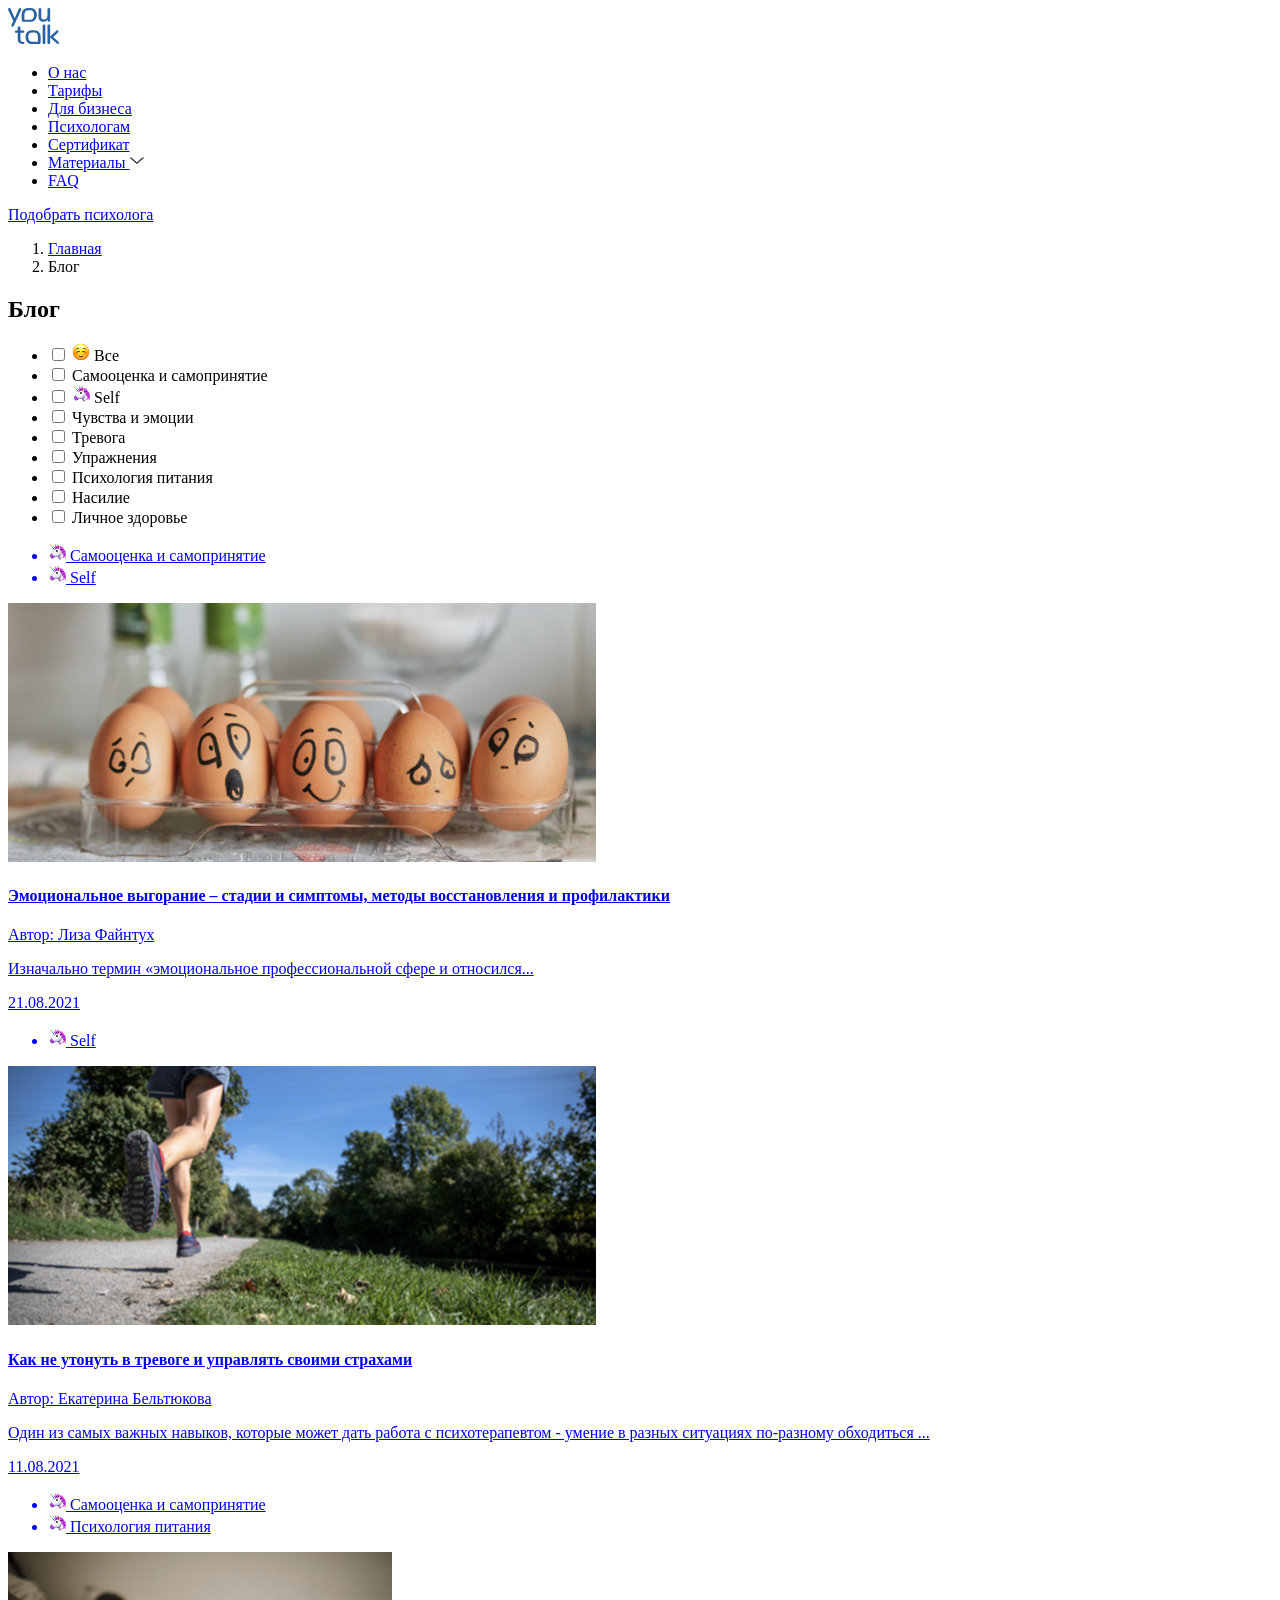
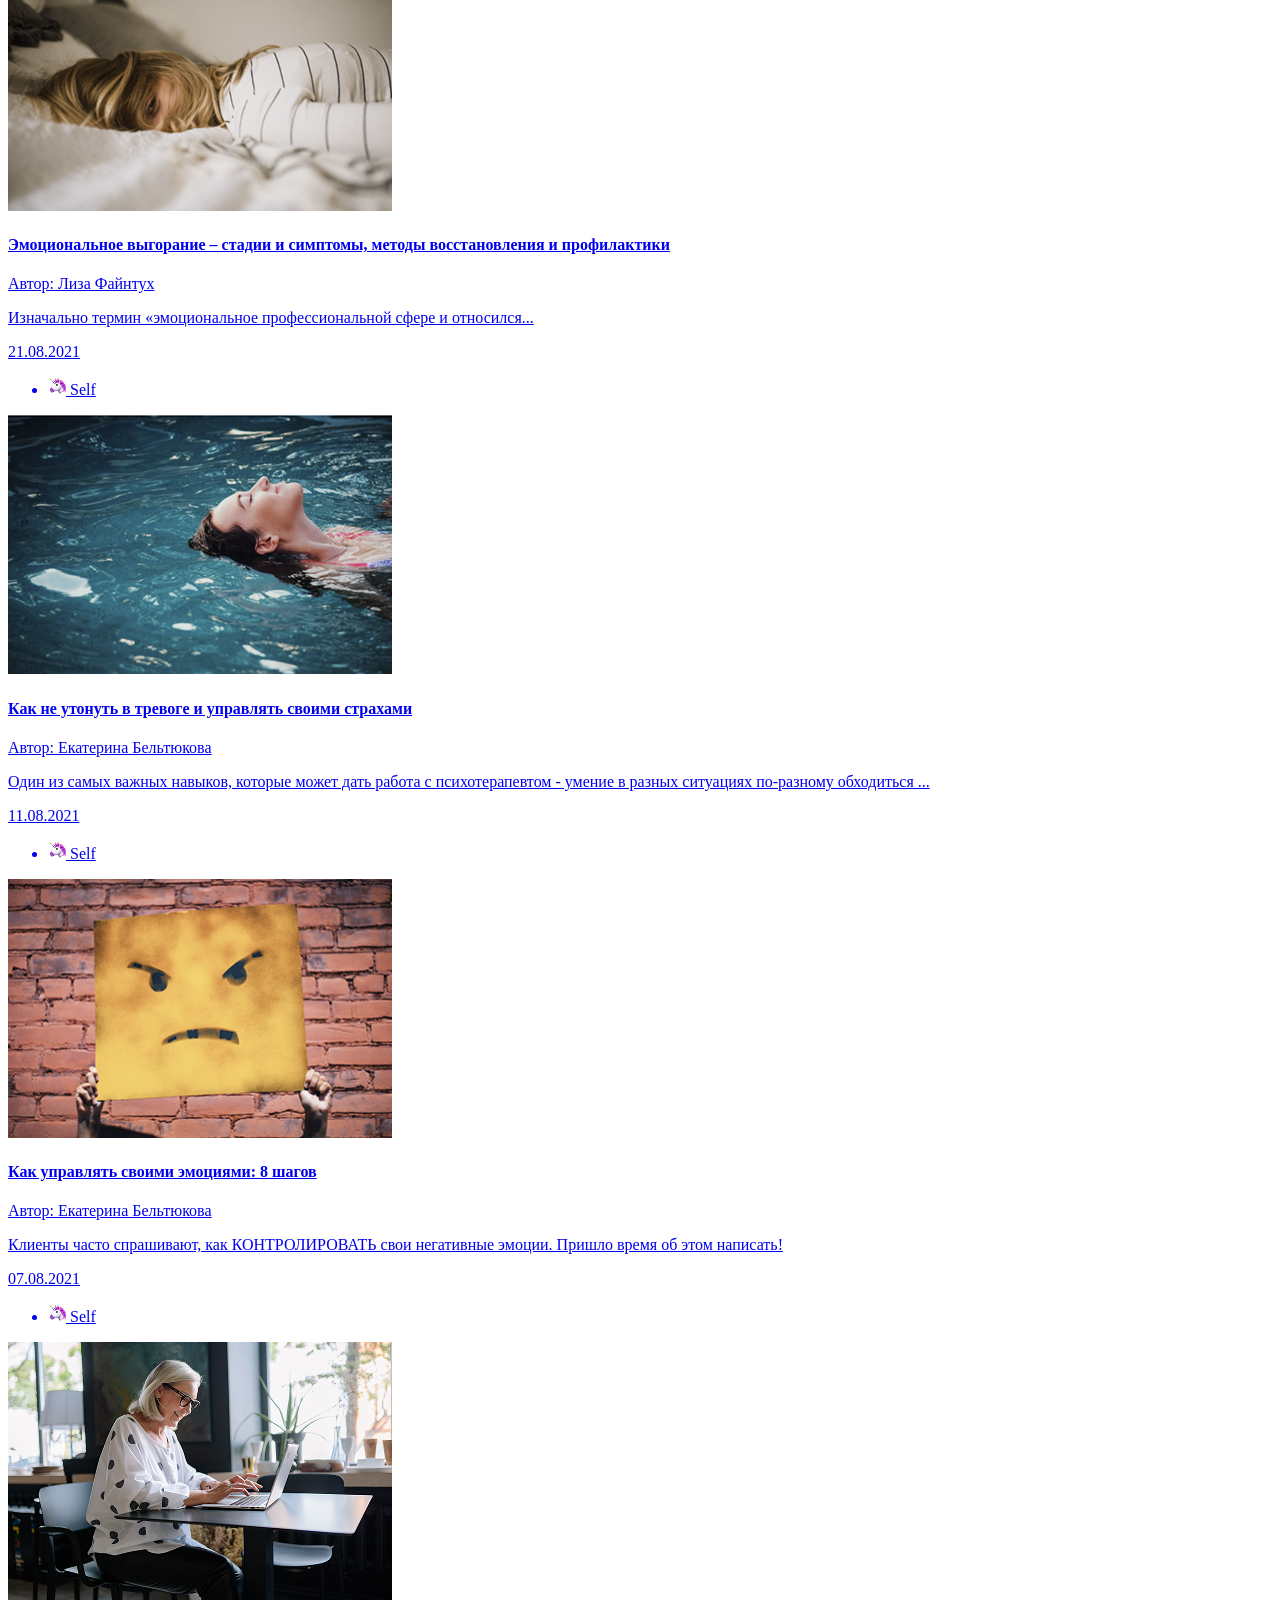
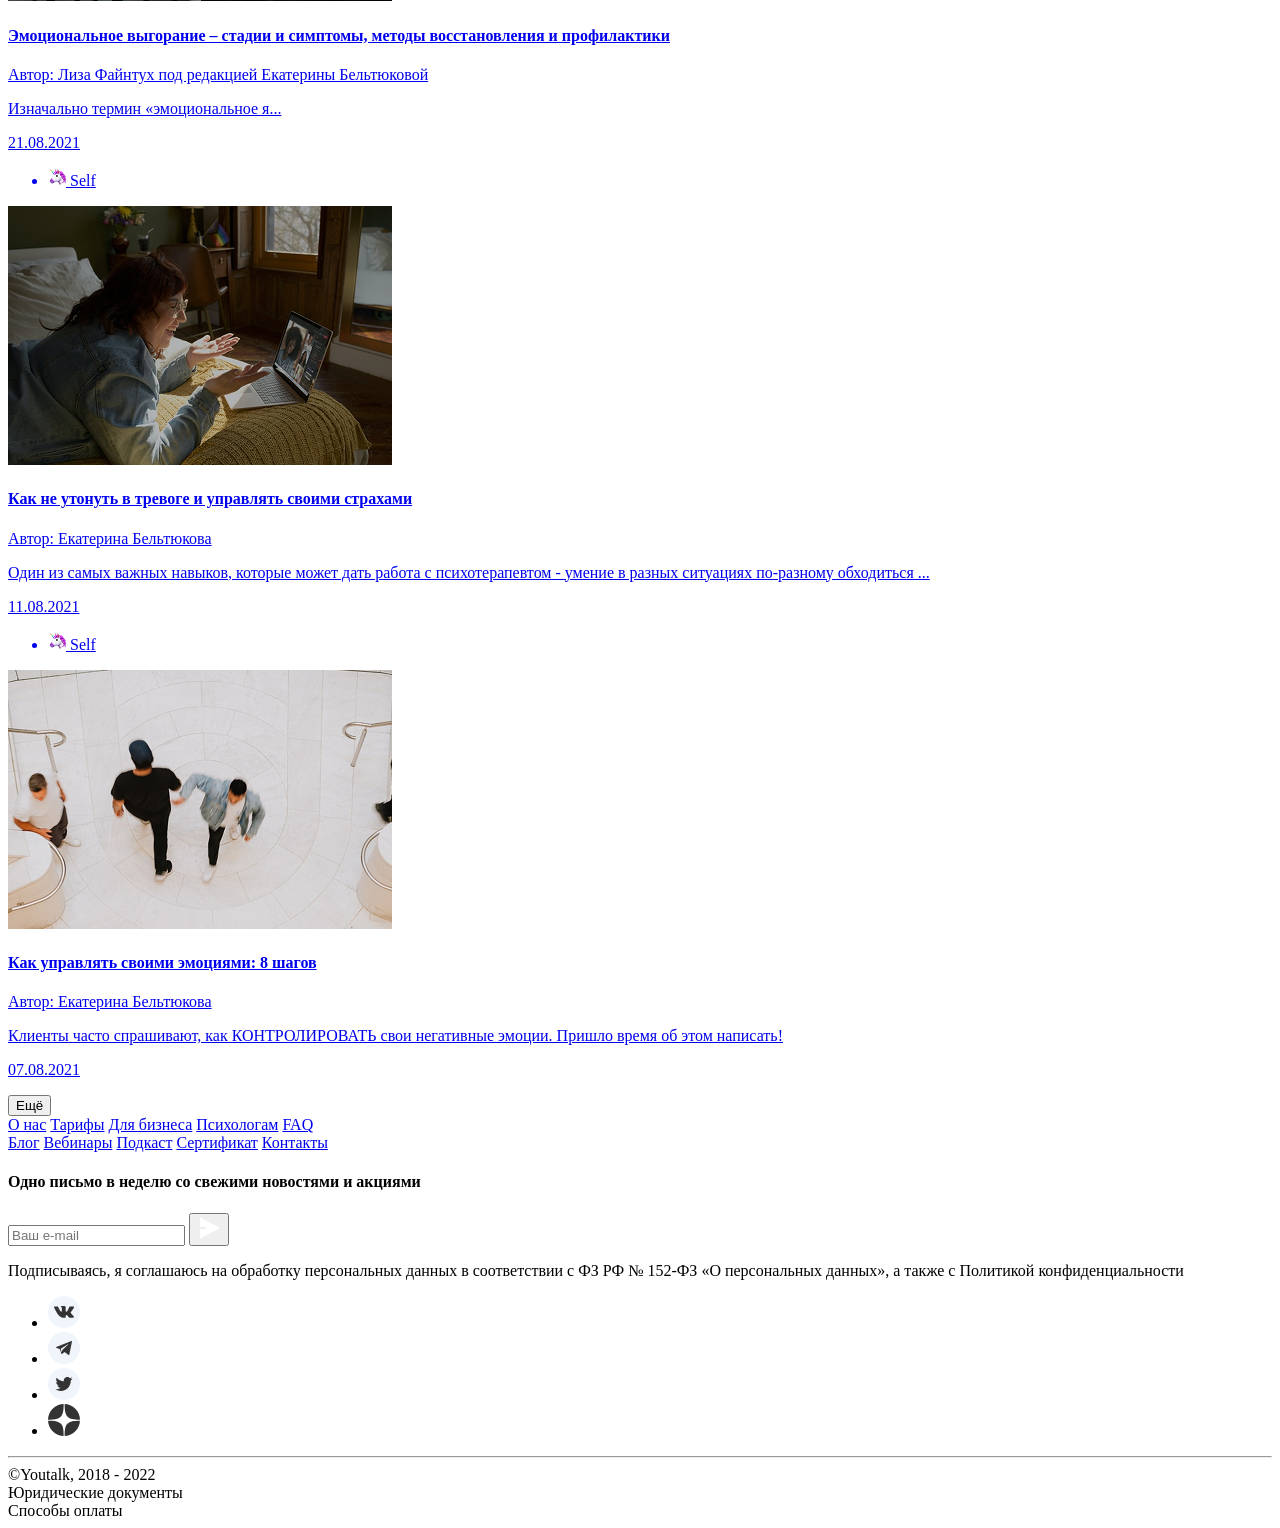
==== index.html @ b25ef8d6 "add footer" ====
<!DOCTYPE html>
<html lang="en">

<head>
    <meta charset="UTF-8">
    <meta content="width=device-width, initial-scale=1, shrink-to-fit=no" name="viewport">
    <meta content="#000000" name="theme-color">
    <title>Статьи по психологии и психотерапии - читать психологические статьи и публикации.</title>
    <link rel="icon" href="https://youtalk.ru/favicon-32x32.png?v=0e996bcaaea76d15b8c853ca0e115fd6" type="image/png">
    <!-- Favicon address: https://youtalk.ru/favicon-32x32.png?v=0e996bcaaea76d15b8c853ca0e115fd6 -->
</head>

<body style="overflow: unset;">
    <header class="header">
        <div class="header__container container">
            <nav class="header__menu menu">
                <a href="#" class="menu__logo">
                    <img src="images/logo.svg" alt="YouTalk" height="36" width="51">
                </a>
                <ul class="menu__list">
                    <li class="menu__item">
                        <a href="#" class="menu__link">О нас</a>
                    </li>
                    <li class="menu__item">
                        <a href="#" class="menu__link">Тарифы</a>
                    </li>
                    <li class="menu__item">
                        <a href="#" class="menu__link">Для бизнеса</a>
                    </li>
                    <li class="menu__item">
                        <a href="#" class="menu__link">Психологам</a>
                    </li>
                    <li class="menu__item">
                        <a href="#" class="menu__link">Сертификат</a>
                    </li>
                    <li class="menu__item menu__item--has-dropdown">
                        <a href="#" class="menu__link">
                            Материалы
                            <span class="menu__icon">
                                <img src="images/arrow.svg" width="14" height="14" alt="">
                                <!-- mb replace with CSS: 
                                 .menu__item--has-dropdown .menu__link::after {
                                    content: "";
                                    width: 14px;
                                    height: 14px;
                                    background: url("images/arrow.svg") no-repeat center;
                                } -->
                            </span>
                        </a>
                    </li>
                    <li class="menu__item">
                        <a href="#" class="menu__link">FAQ</a>
                    </li>
                </ul>
                <a href="#" class="menu__btn btn">Подобрать психолога</a>
            </nav>
        </div>
    </header>

    <nav class="breadcrumb" aria-label="breadcrumb">
        <div class="breadcrumb__container container">
            <ol class="breadcrumb__list">
                <li class="breadcrumb__item">
                    <a href="/" class="breadcrumb__link">Главная</a>
                </li>
                <li class="breadcrumb__item breadcrumb__item--current">
                    <span class="breadcrumb__text" aria-current="page">Блог</span>
                </li>
            </ol>
        </div>
    </nav>

    <section class="materials">
        <div class="materials__container container">

            <h1 class="materials__title">Блог</h1>

            <form class="materials__filters">
                <ul class="materials__tag-list">

                    <li class="materials__tag-item">
                        <label class="materials__tag">
                            <input class="materials__checkbox" type="checkbox" name="tag-all" value="all">
                            <span class="materials__label">
                                <img src="images/smiling_face_emoji.png" class="materials__icon" alt="">
                                Все
                            </span>
                        </label>
                    </li>

                    <li class="materials__tag-item">
                        <label class="materials__tag">
                            <input class="materials__checkbox" type="checkbox" name="tag-self-esteem"
                                value="self-esteem">
                            <span class="materials__label">Самооценка и самопринятие</span>
                        </label>
                    </li>

                    <li class="materials__tag-item">
                        <label class="materials__tag">
                            <input class="materials__checkbox" type="checkbox" name="tag-self" value="self">
                            <span class="materials__label">
                                <img src="images/unicorn_emoji.png" class="materials__icon" alt="">
                                Self
                            </span>
                        </label>
                    </li>

                    <li class="materials__tag-item">
                        <label class="materials__tag">
                            <input class="materials__checkbox" type="checkbox" name="tag-emotions" value="emotions">
                            <span class="materials__label">Чувства и эмоции</span>
                        </label>
                    </li>

                    <li class="materials__tag-item">
                        <label class="materials__tag">
                            <input class="materials__checkbox" type="checkbox" name="tag-anxiety" value="anxiety">
                            <span class="materials__label">Тревога</span>
                        </label>
                    </li>

                    <li class="materials__tag-item">
                        <label class="materials__tag">
                            <input class="materials__checkbox" type="checkbox" name="tag-exercises" value="exercises">
                            <span class="materials__label">Упражнения</span>
                        </label>
                    </li>

                    <li class="materials__tag-item">
                        <label class="materials__tag">
                            <input class="materials__checkbox" type="checkbox" name="tag-nutrition" value="nutrition">
                            <span class="materials__label">Психология питания</span>
                        </label>
                    </li>

                    <li class="materials__tag-item">
                        <label class="materials__tag">
                            <input class="materials__checkbox" type="checkbox" name="tag-violence" value="violence">
                            <span class="materials__label">Насилие</span>
                        </label>
                    </li>

                    <li class="materials__tag-item">
                        <label class="materials__tag">
                            <input class="materials__checkbox" type="checkbox" name="tag-health" value="health">
                            <span class="materials__label">Личное здоровье</span>
                        </label>
                    </li>

                </ul>
            </form>

            <div class="materials__article-cards">

                <a href="#" class="materials__article-card">

                    <ul class="materials__article-card-tag-list">
                        <li class="materials__article-card-tag-item">
                            <span class="materials__article-card-tag">
                                <img src="images/unicorn_emoji.png" class="materials__article-card-tag-icon" alt="">
                                Самооценка и самопринятие
                            </span>
                        </li>
                        <li class="materials__article-card-tag-item">
                            <span class="materials__article-card-tag">
                                <img src="images/unicorn_emoji.png" class="materials__article-card-tag-icon" alt="">
                                Self
                            </span>
                        </li>
                    </ul>

                    <div class="materials__article-card-image">
                        <img src="images/eggs.png">
                    </div>


                    <div class="materials__article-card-content">
                        <h4 class="materials__article-card-title">Эмоциональное выгорание – стадии и симптомы, методы
                            восстановления и профилактики</h4>
                        <p data-attr="author" class="materials__article-card-author">Автор: Лиза Файнтух</p>
                        <p class="materials__article-card-text">Изначально термин «эмоциональное профессиональной сфере
                            и
                            относился...</p>
                        <p class="materials__article-card-date">21.08.2021</p>
                    </div>
                </a>

                <a href="#" class="materials__article-card">

                    <ul class="materials__article-card-tag-list">
                        <li class="materials__article-card-tag-item">
                            <span class="materials__article-card-tag">
                                <img src="images/unicorn_emoji.png" class="materials__article-card-tag-icon" alt="">
                                Self
                            </span>
                        </li>
                    </ul>

                    <div class="materials__article-card-image">
                        <img src="images/runner.png">
                    </div>


                    <div class="materials__article-card-content">
                        <h4 class="materials__article-card-title">Как не утонуть в тревоге и управлять своими страхами
                        </h4>
                        <p data-attr="author" class="materials__article-card-author">Автор: Екатерина Бельтюкова</p>
                        <p class="materials__article-card-text">Один из самых важных навыков, которые может дать работа
                            с
                            психотерапевтом - умение в разных ситуациях по-разному обходиться ...</p>
                        <p class="materials__article-card-date">11.08.2021</p>
                    </div>
                </a>

                <a href="#" class="materials__article-card">

                    <ul class="materials__article-card-tag-list">
                        <li class="materials__article-card-tag-item">
                            <span class="materials__article-card-tag">
                                <img src="images/unicorn_emoji.png" class="materials__article-card-tag-icon" alt="">
                                Самооценка и самопринятие
                            </span>
                        </li>
                        <li class="materials__article-card-tag-item">
                            <span class="materials__article-card-tag">
                                <img src="images/unicorn_emoji.png" class="materials__article-card-tag-icon" alt="">
                                Психология питания
                            </span>
                        </li>
                    </ul>

                    <div class="materials__article-card-image">
                        <img src="images/sleeping.png">
                    </div>


                    <div class="materials__article-card-content">
                        <h4 class="materials__article-card-title">Эмоциональное выгорание – стадии и симптомы, методы
                            восстановления и профилактики</h4>
                        <p data-attr="author" class="materials__article-card-author">Автор: Лиза Файнтух</p>
                        <p class="materials__article-card-text">Изначально термин «эмоциональное профессиональной сфере
                            и
                            относился...</p>
                        <p class="materials__article-card-date">21.08.2021</p>
                    </div>
                </a>

                <a href="#" class="materials__article-card">

                    <ul class="materials__article-card-tag-list">
                        <li class="materials__article-card-tag-item">
                            <span class="materials__article-card-tag">
                                <img src="images/unicorn_emoji.png" class="materials__article-card-tag-icon" alt="">
                                Self
                            </span>
                        </li>
                    </ul>

                    <div class="materials__article-card-image">
                        <img src="images/swimmer.png">
                    </div>


                    <div class="materials__article-card-content">
                        <h4 class="materials__article-card-title">Как не утонуть в тревоге и управлять своими страхами
                        </h4>
                        <p data-attr="author" class="materials__article-card-author">Автор: Екатерина Бельтюкова</p>
                        <p class="materials__article-card-text">Один из самых важных навыков, которые может дать работа
                            с
                            психотерапевтом - умение в разных ситуациях по-разному обходиться ...</p>
                        <p class="materials__article-card-date">11.08.2021</p>
                    </div>
                </a>

                <a href="#" class="materials__article-card">

                    <ul class="materials__article-card-tag-list">
                        <li class="materials__article-card-tag-item">
                            <span class="materials__article-card-tag">
                                <img src="images/unicorn_emoji.png" class="materials__article-card-tag-icon" alt="">
                                Self
                            </span>
                        </li>
                    </ul>

                    <div class="materials__article-card-image">
                        <img src="images/angry.png">
                    </div>


                    <div class="materials__article-card-content">
                        <h4 class="materials__article-card-title">Как управлять своими эмоциями: 8 шагов</h4>
                        <p data-attr="author" class="materials__article-card-author">Автор: Екатерина Бельтюкова</p>
                        <p class="materials__article-card-text">Клиенты часто спрашивают, как КОНТРОЛИРОВАТЬ свои
                            негативные
                            эмоции. Пришло время об этом написать!</p>
                        <p class="materials__article-card-date">07.08.2021</p>
                    </div>
                </a>

                <a href="#" class="materials__article-card">

                    <ul class="materials__article-card-tag-list">
                        <li class="materials__article-card-tag-item">
                            <span class="materials__article-card-tag">
                                <img src="images/unicorn_emoji.png" class="materials__article-card-tag-icon" alt="">
                                Self
                            </span>
                        </li>
                    </ul>

                    <div class="materials__article-card-image">
                        <img src="images/grandma.png">
                    </div>


                    <div class="materials__article-card-content">
                        <h4 class="materials__article-card-title">Эмоциональное выгорание – стадии и симптомы, методы
                            восстановления и профилактики</h4>
                        <p data-attr="author" class="materials__article-card-author">Автор: Лиза Файнтух под редакцией
                            Екатерины
                            Бельтюковой</p>
                        <p class="materials__article-card-text">Изначально термин «эмоциональное я...</p>
                        <p class="materials__article-card-date">21.08.2021</p>
                    </div>
                </a>

                <a href="#" class="materials__article-card">

                    <ul class="materials__article-card-tag-list">
                        <li class="materials__article-card-tag-item">
                            <span class="materials__article-card-tag">
                                <img src="images/unicorn_emoji.png" class="materials__article-card-tag-icon" alt="">
                                Self
                            </span>
                        </li>
                    </ul>

                    <div class="materials__article-card-image">
                        <img src="images/laughing.png">
                    </div>


                    <div class="materials__article-card-content">
                        <h4 class="materials__article-card-title">Как не утонуть в тревоге и управлять своими страхами
                        </h4>
                        <p data-attr="author" class="materials__article-card-author">Автор: Екатерина Бельтюкова</p>
                        <p class="materials__article-card-text">Один из самых важных навыков, которые может дать работа
                            с
                            психотерапевтом - умение в разных ситуациях по-разному обходиться ...</p>
                        <p class="materials__article-card-date">11.08.2021</p>
                    </div>
                </a>

                <a href="#" class="materials__article-card">

                    <ul class="materials__article-card-tag-list">
                        <li class="materials__article-card-tag-item">
                            <span class="materials__article-card-tag">
                                <img src="images/unicorn_emoji.png" class="materials__article-card-tag-icon" alt="">
                                Self
                            </span>
                        </li>
                    </ul>

                    <div class="materials__article-card-image">
                        <img src="images/men.png">
                    </div>


                    <div class="materials__article-card-content">
                        <h4 class="materials__article-card-title">Как управлять своими эмоциями: 8 шагов</h4>
                        <p data-attr="author" class="materials__article-card-author">Автор: Екатерина Бельтюкова</p>
                        <p class="materials__article-card-text">Клиенты часто спрашивают, как КОНТРОЛИРОВАТЬ свои
                            негативные
                            эмоции. Пришло время об этом написать!</p>
                        <p class="materials__article-card-date">07.08.2021</p>
                    </div>
                </a>

            </div>

            <div class="materials__actions">
                <button class="materials__load-more">Ещё</button>
            </div>

        </div>
    </section>

    <footer class="footer">
        <div class="footer__container container">
            <div class="footer__grid">
                <div class="footer__nav-links-flex">
                    <div class="footer__nav-col">
                        <a href="#" class="footer_nav-link">О нас</a>
                        <a href="#" class="footer_nav-link">Тарифы</a>
                        <a href="#" class="footer_nav-link">Для бизнеса</a>
                        <a href="#" class="footer_nav-link">Психологам</a>
                        <a href="#" class="footer_nav-link">FAQ</a>
                    </div>
                    <div class="footer__nav-col">
                        <a href="#" class="footer_nav-link">Блог</a>
                        <a href="#" class="footer_nav-link">Вебинары</a>
                        <a href="#" class="footer_nav-link">Подкаст</a>
                        <a href="#" class="footer_nav-link">Сертификат</a>
                        <a href="#" class="footer_nav-link">Контакты</a>
                    </div>
                </div>
                <div class="footer__subscribe-form">
                    <h4 class="footer__subscribe-description">Одно письмо в неделю со свежими новостями и акциями</h4>
                    <form class="footer__subscribe-field">
                        <div class="footer__subscribe-field-input">
                            <input type="email" name="email" class="footer__subscribe-input" placeholder="Ваш e-mail">
                            <button class="footer__subscribe-btn">
                                <img src="images/envelope.svg" alt="" class="footer__subscribe-btn-logo">
                            </button>
                        </div>
                    </form>
                    <p class="footer__subscribe-disclaimer">
                        Подписываясь, я соглашаюсь на обработку персональных данных в соответствии с ФЗ РФ № 152-ФЗ «О
                        персональных данных», а также с Политикой конфиденциальности
                    </p>
                </div>
                <div class="footer__socials">
                    <a href="https://sk.ru" class="footer__socials-sk-link">
                        <div class="footer__socials-sk-img">
                            <!-- SK svg to the background via CSS -->
                        </div>
                    </a>
                    <ul class="footer__socials-list">
                        <li class="footer__socials-item">
                            <a href="#" class="footer__socials-link">
                                <img src="images/vk.svg" alt="VK">
                            </a>
                        </li>
                        <li class="footer__socials-item">
                            <a href="#" class="footer__socials-link">
                                <img src="images/tg.svg" alt="Telegram">
                            </a>
                        </li>
                        <li class="footer__socials-item">
                            <a href="#" class="footer__socials-link">
                                <img src="images/twitter.svg" alt="Twitter">
                            </a>
                        </li>
                        <li class="footer__socials-item">
                            <a href="#" class="footer__socials-link">
                                <img src="images/dzen.svg" alt="Dzen">
                            </a>
                        </li>
                    </ul>

                </div>
            </div>
            <hr class="footer__line">
            <div class="footer__underline">
                <div class="footer__underline-copyright">
                    <span>©Youtalk, 2018 - 2022</span>
                </div>
                <div class="footer__underline-juristic-documents">
                    <span>Юридические документы</span>
                </div>
                <div class="footer__underline-payment-methods">
                    <span>Способы оплаты</span>
                </div>
            </div>
        </div>
    </footer>

</body>

</html>
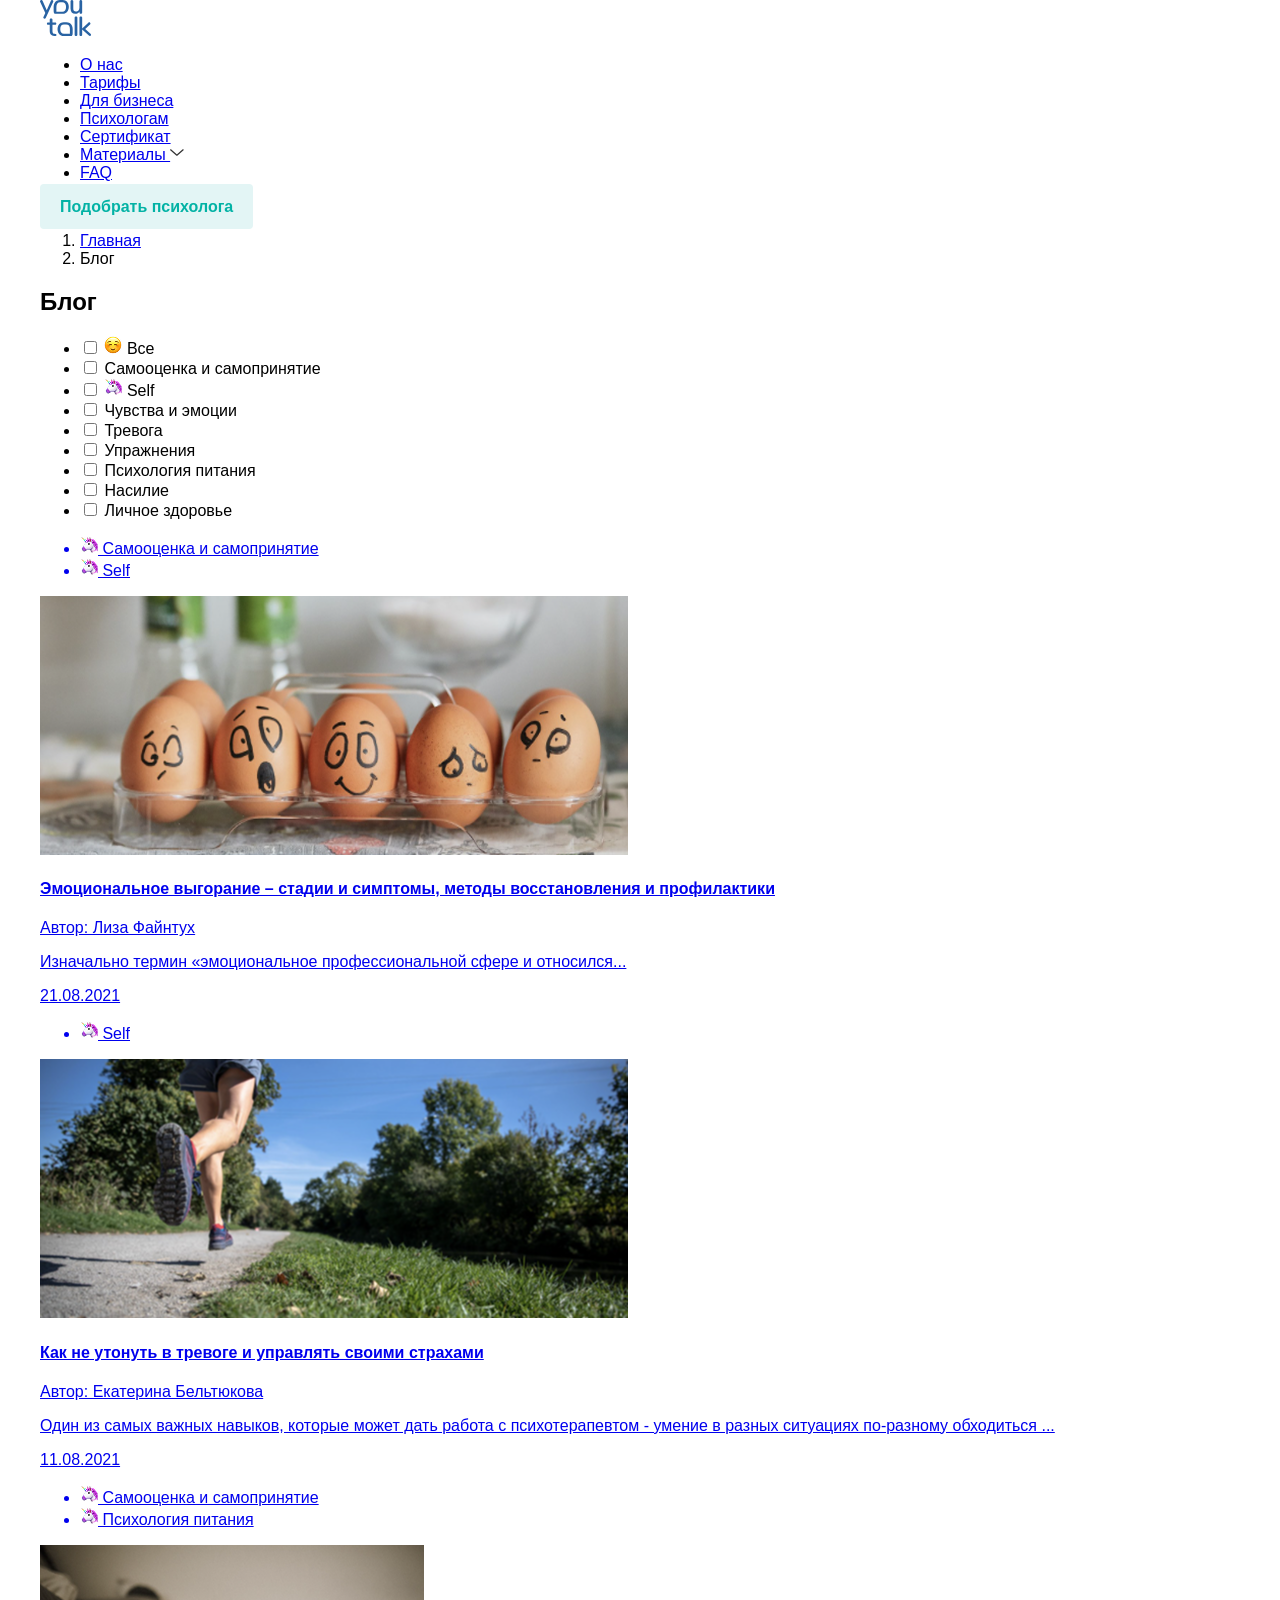
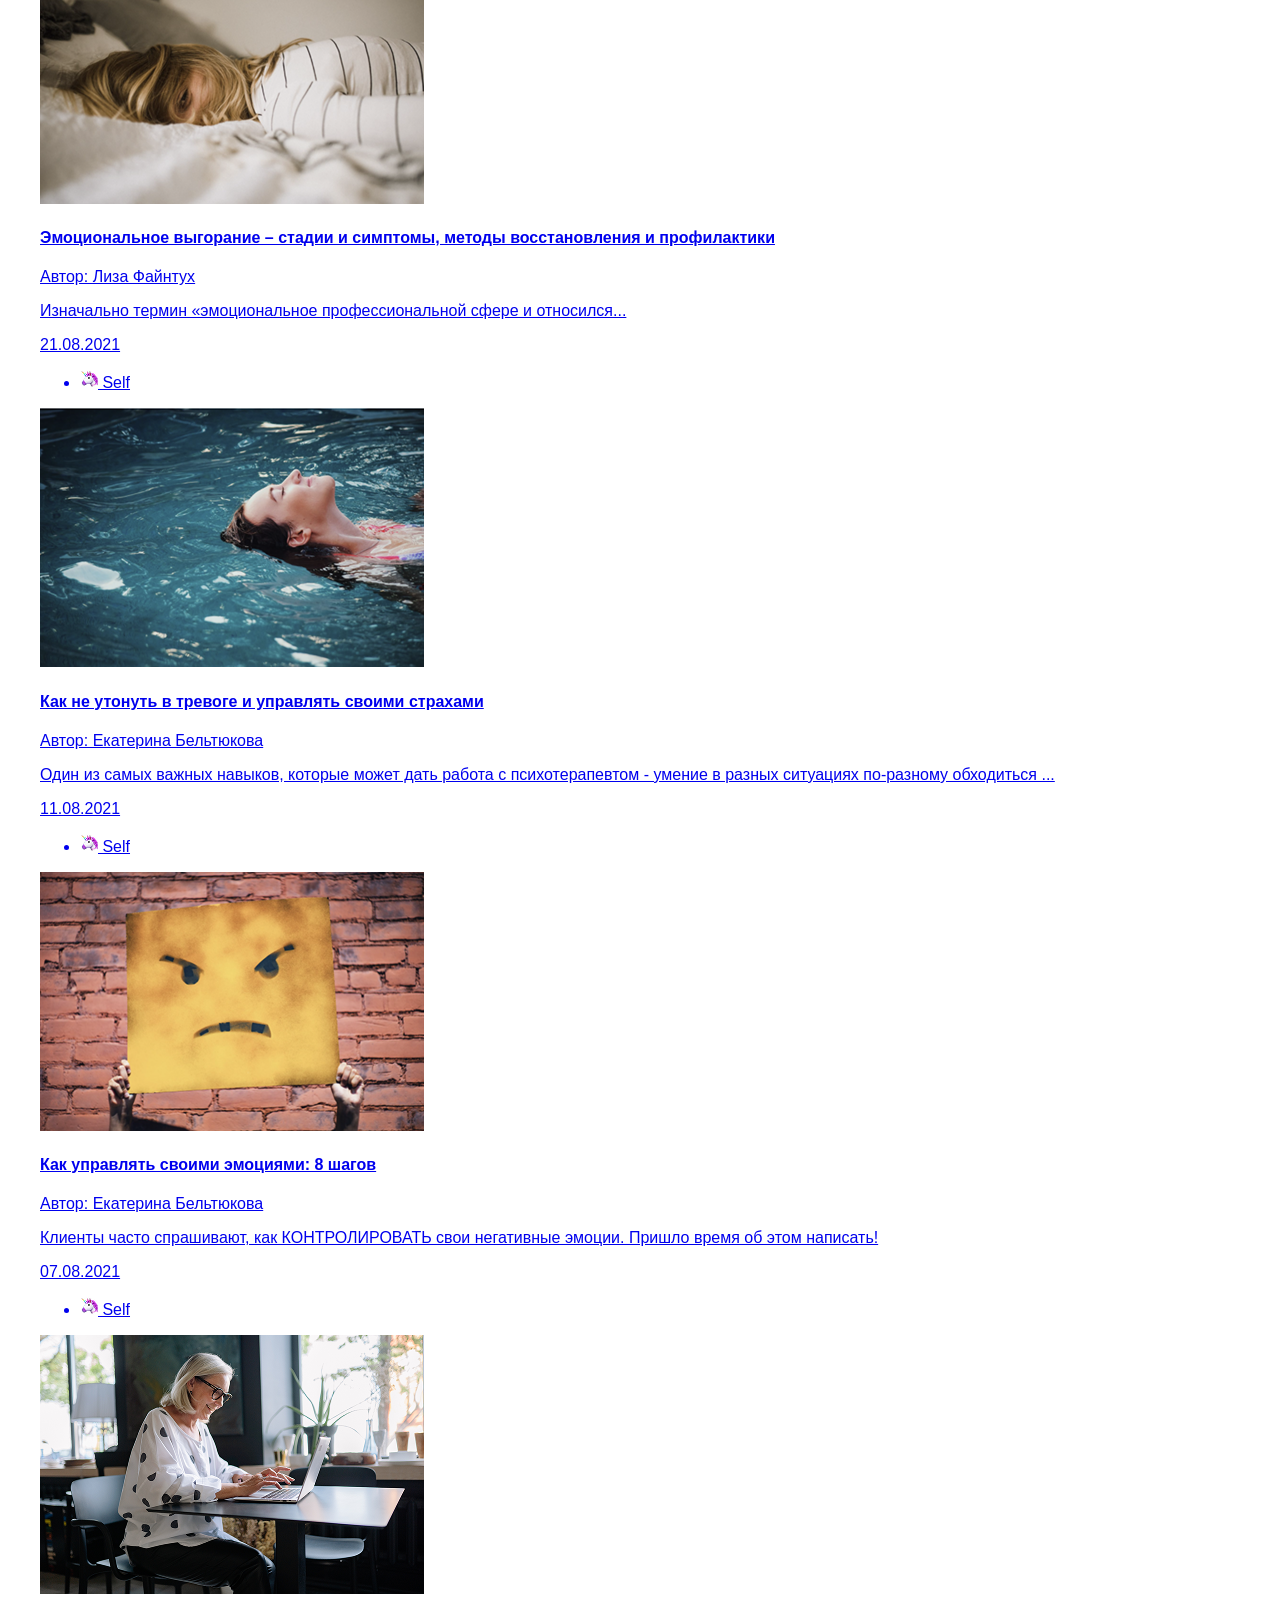
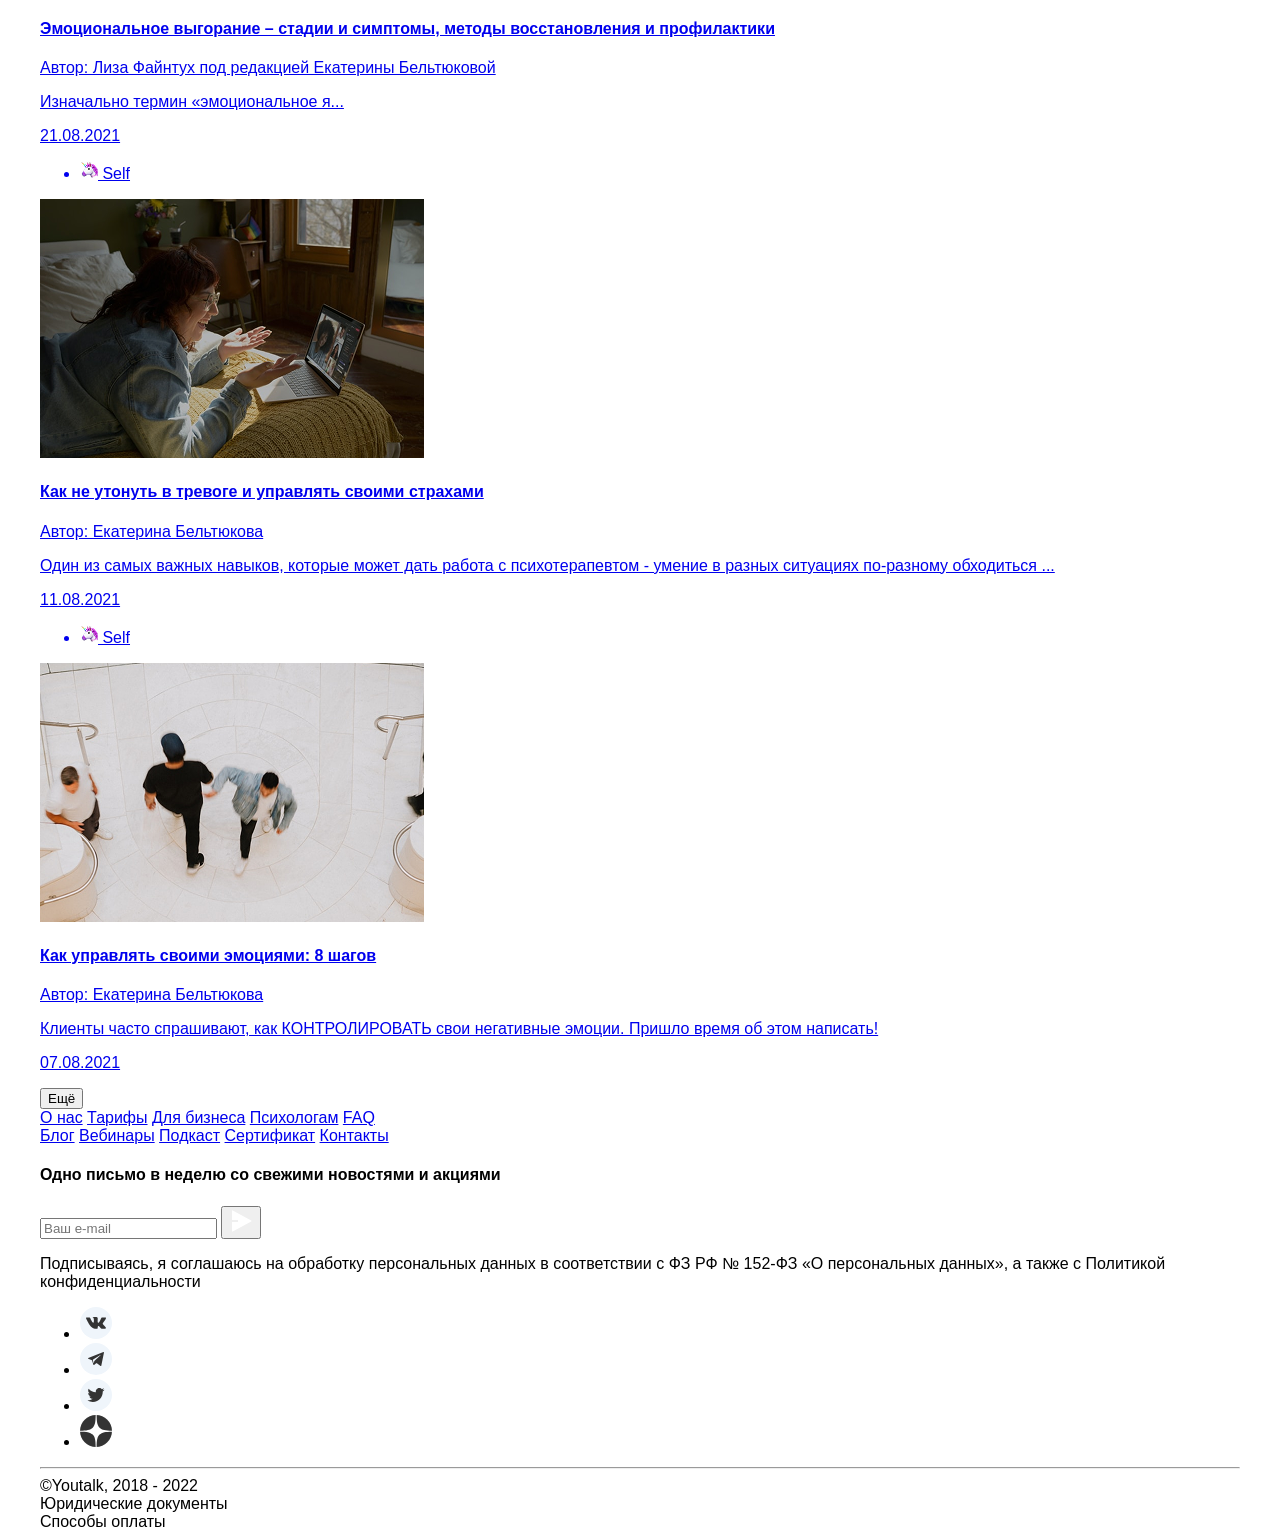
==== commit fbc60da4: "add styles for container and menu button" ====
--- a/index.html
+++ b/index.html
@@ -8,6 +8,7 @@
     <title>Статьи по психологии и психотерапии - читать психологические статьи и публикации.</title>
     <link rel="icon" href="https://youtalk.ru/favicon-32x32.png?v=0e996bcaaea76d15b8c853ca0e115fd6" type="image/png">
     <!-- Favicon address: https://youtalk.ru/favicon-32x32.png?v=0e996bcaaea76d15b8c853ca0e115fd6 -->
+     <link rel="stylesheet" href="styles.css">
 </head>
 
 <body style="overflow: unset;">
@@ -17,6 +18,7 @@
                 <a href="#" class="menu__logo">
                     <img src="images/logo.svg" alt="YouTalk" height="36" width="51">
                 </a>
+                <!-- TODO: fix BEM class naming! -->
                 <ul class="menu__list">
                     <li class="menu__item">
                         <a href="#" class="menu__link">О нас</a>
@@ -393,6 +395,7 @@
             <div class="footer__grid">
                 <div class="footer__nav-links-flex">
                     <div class="footer__nav-col">
+                        <!-- TODO: ul? -->
                         <a href="#" class="footer_nav-link">О нас</a>
                         <a href="#" class="footer_nav-link">Тарифы</a>
                         <a href="#" class="footer_nav-link">Для бизнеса</a>
@@ -400,6 +403,7 @@
                         <a href="#" class="footer_nav-link">FAQ</a>
                     </div>
                     <div class="footer__nav-col">
+                        <!-- TODO: ul? -->
                         <a href="#" class="footer_nav-link">Блог</a>
                         <a href="#" class="footer_nav-link">Вебинары</a>
                         <a href="#" class="footer_nav-link">Подкаст</a>
@@ -409,13 +413,11 @@
                 </div>
                 <div class="footer__subscribe-form">
                     <h4 class="footer__subscribe-description">Одно письмо в неделю со свежими новостями и акциями</h4>
-                    <form class="footer__subscribe-field">
-                        <div class="footer__subscribe-field-input">
-                            <input type="email" name="email" class="footer__subscribe-input" placeholder="Ваш e-mail">
-                            <button class="footer__subscribe-btn">
-                                <img src="images/envelope.svg" alt="" class="footer__subscribe-btn-logo">
-                            </button>
-                        </div>
+                    <form action="#" class="footer__subscribe-field">
+                        <input type="email" name="email" class="footer__subscribe-input" placeholder="Ваш e-mail">
+                        <button class="footer__subscribe-btn">
+                            <img src="images/envelope.svg" alt="" class="footer__subscribe-btn-logo">
+                        </button>
                     </form>
                     <p class="footer__subscribe-disclaimer">
                         Подписываясь, я соглашаюсь на обработку персональных данных в соответствии с ФЗ РФ № 152-ФЗ «О
--- a/styles.css
+++ b/styles.css
@@ -0,0 +1,36 @@
+:root {
+    --header-btn-green-color: #03B2A5;
+    --header-btn-light-green-color: #E3F5F5;
+    --light-green-color: #16C8BB;
+    --more-btn-green-color: #35B3A9;
+    --blue-color: #2963A3;
+    --font-family: "Montserrat", sans-serif;
+    --second-family: "Open Sans", sans-serif;
+}
+
+*,
+*::after,
+*::before {
+    box-sizing: border-box;
+}
+
+body {
+    margin: 0;
+    font-family: "Montserrat", sans-serif;
+}
+
+.container {
+    max-width: 1200px;
+    margin: 0 auto;
+}
+
+.menu__btn {
+    border-radius: 4px;
+    padding: 14px 20px;
+    background-color: var(--header-btn-light-green-color);
+    color: var(--header-btn-green-color);
+    font-family: var(--font-family);
+    font-weight: 700;
+    font-size: 16px;
+    text-decoration: none;
+}
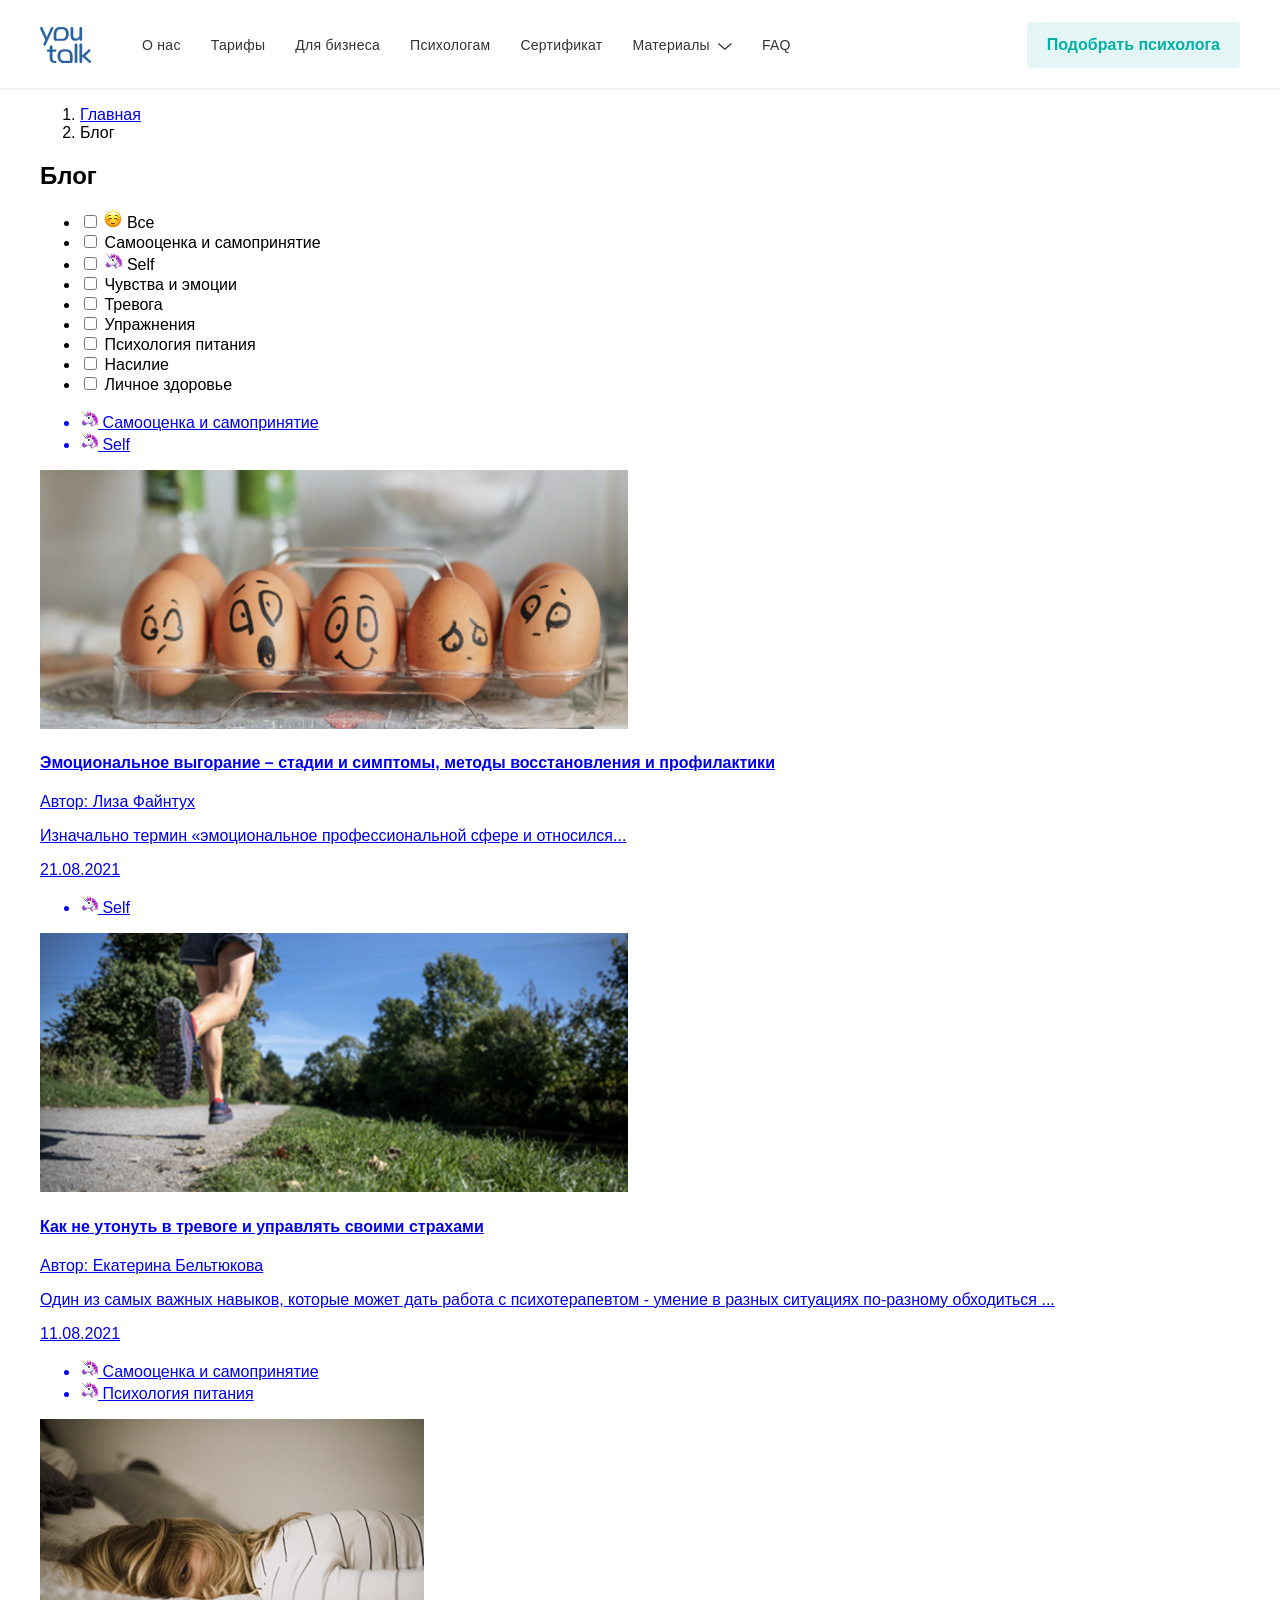
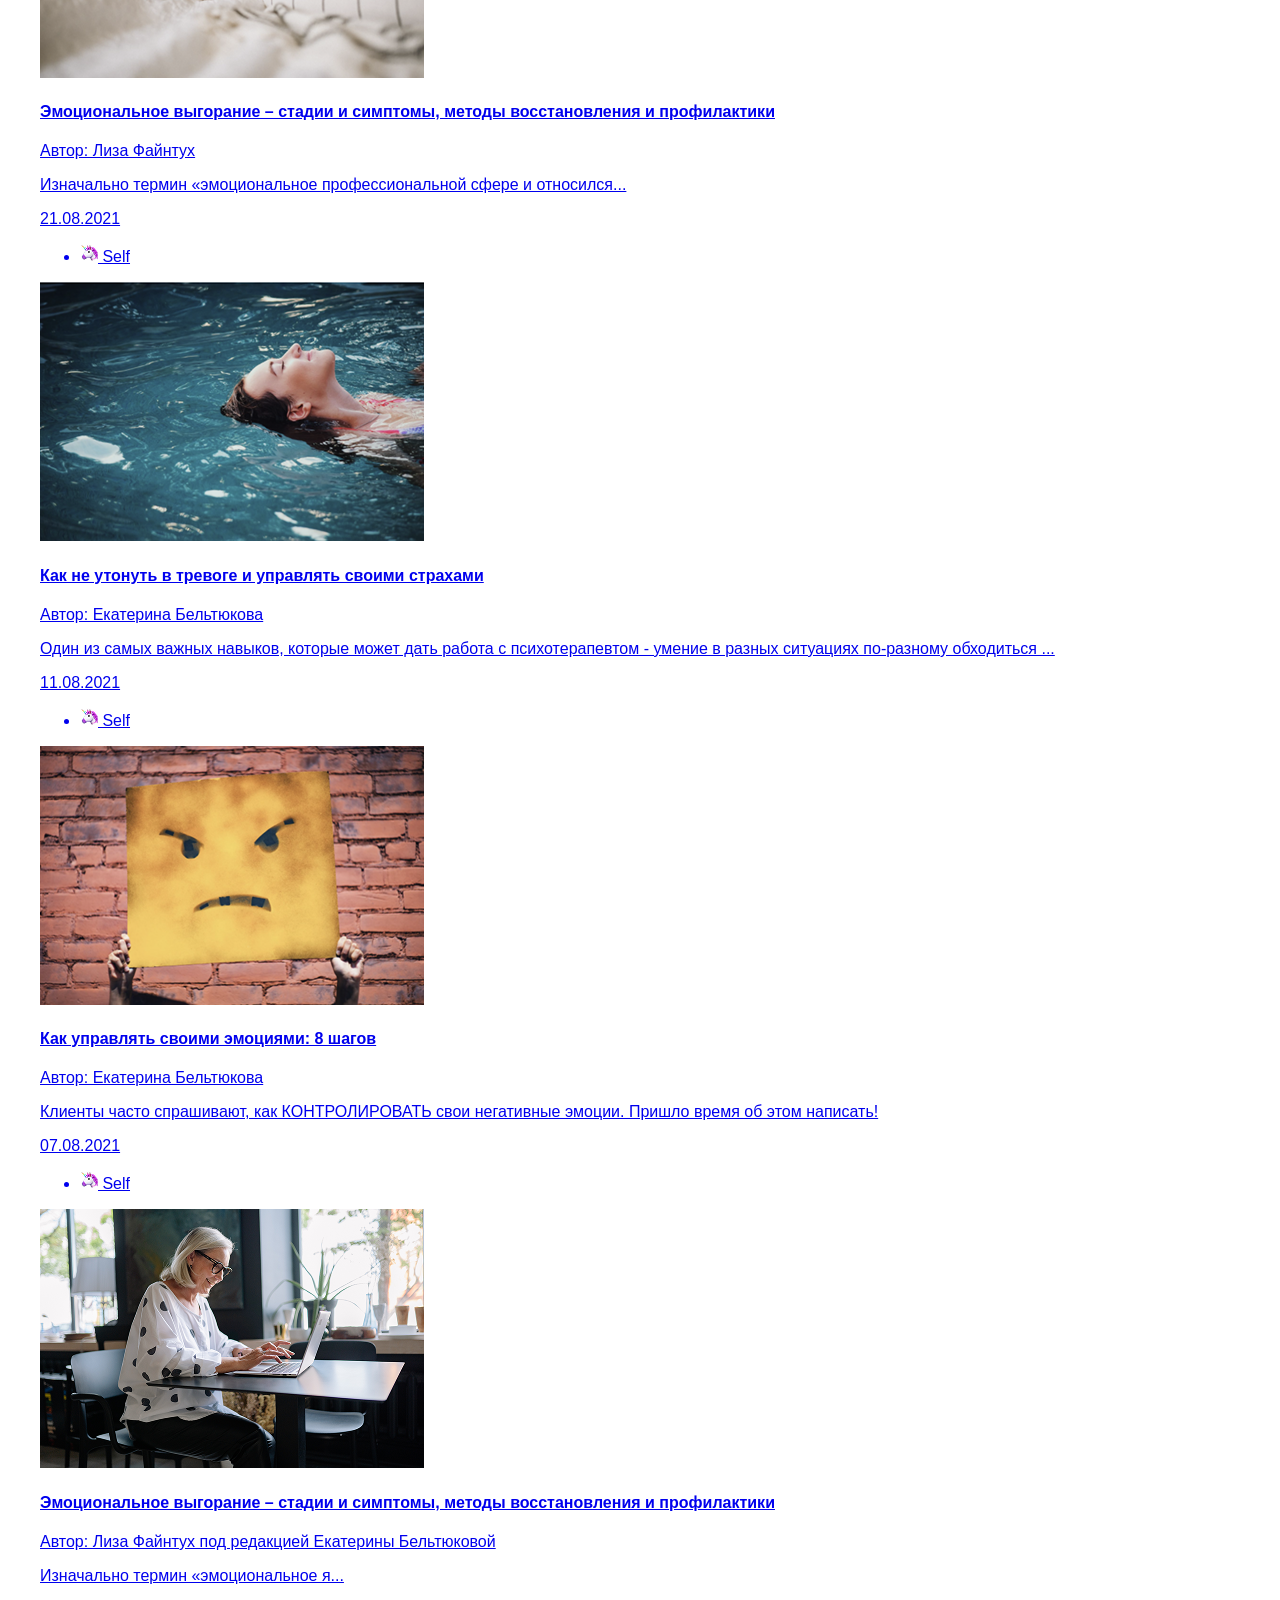
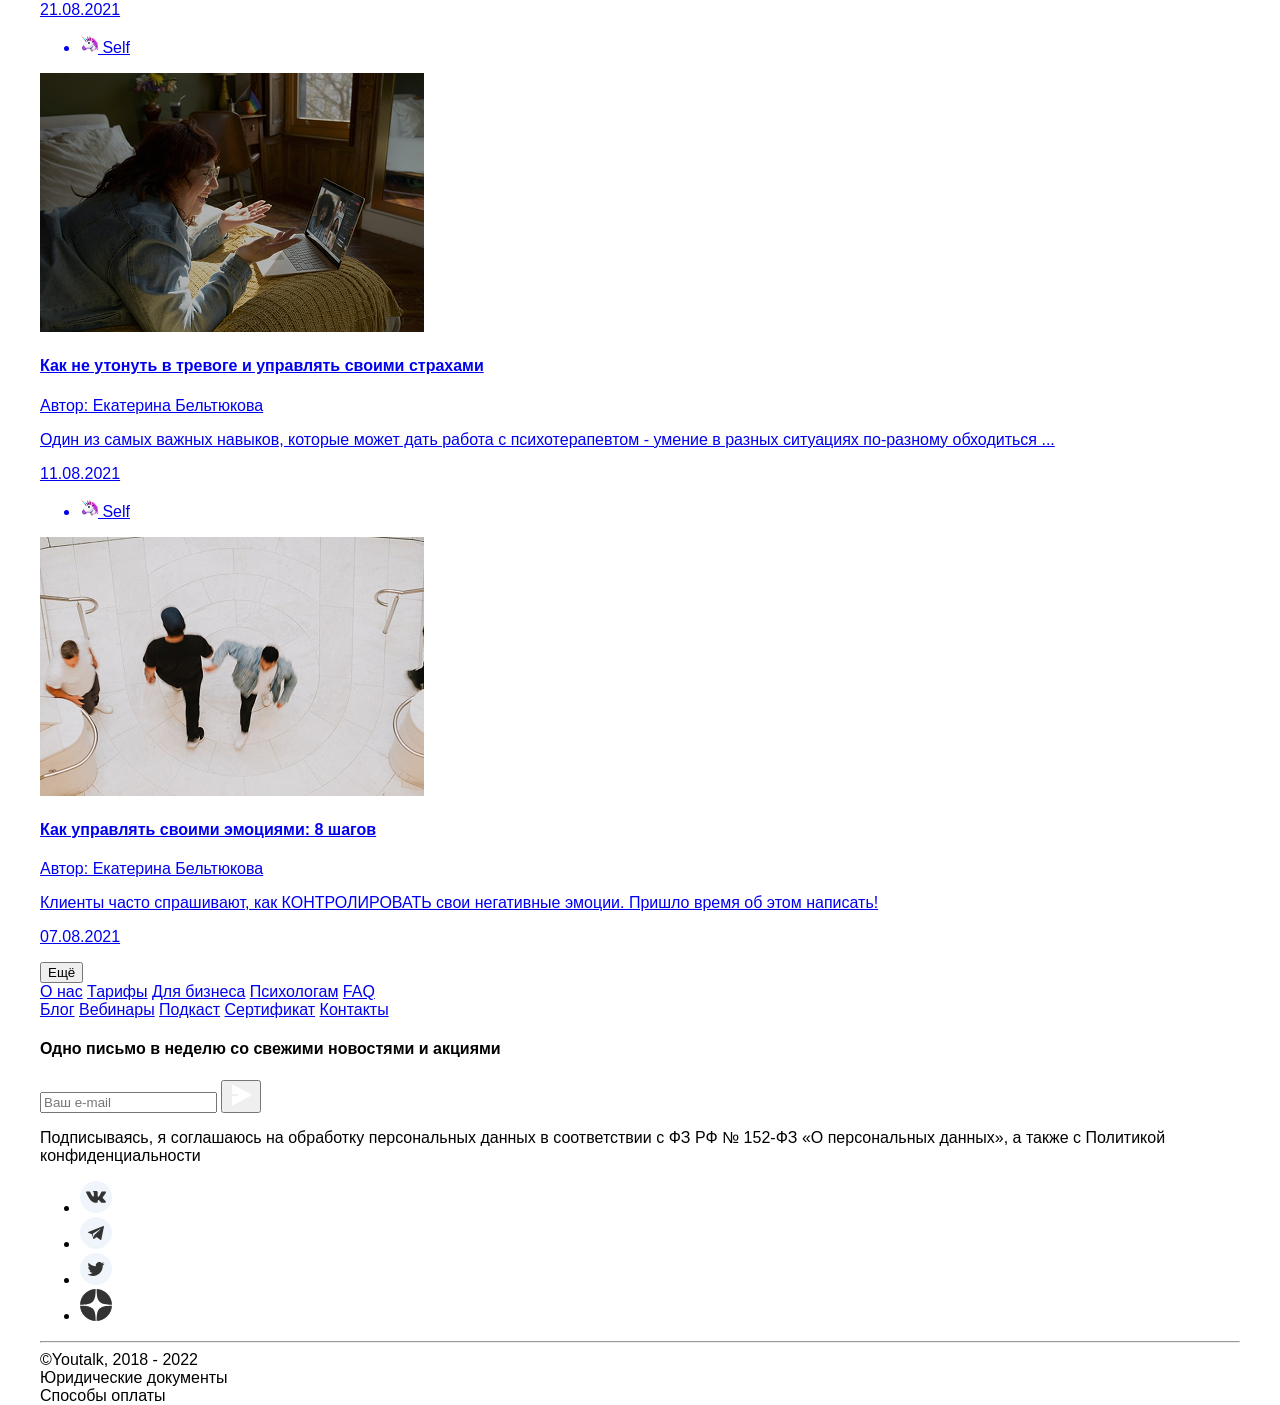
==== commit d5268013: "fix menu items style" ====
--- a/index.html
+++ b/index.html
@@ -15,33 +15,33 @@
     <header class="header">
         <div class="header__container container">
             <nav class="header__menu menu">
-                <a href="#" class="menu__logo">
+                <a href="#" class="header__logo">
                     <img src="images/logo.svg" alt="YouTalk" height="36" width="51">
                 </a>
                 <!-- TODO: fix BEM class naming! -->
-                <ul class="menu__list">
-                    <li class="menu__item">
-                        <a href="#" class="menu__link">О нас</a>
-                    </li>
-                    <li class="menu__item">
-                        <a href="#" class="menu__link">Тарифы</a>
-                    </li>
-                    <li class="menu__item">
-                        <a href="#" class="menu__link">Для бизнеса</a>
-                    </li>
-                    <li class="menu__item">
-                        <a href="#" class="menu__link">Психологам</a>
-                    </li>
-                    <li class="menu__item">
-                        <a href="#" class="menu__link">Сертификат</a>
-                    </li>
-                    <li class="menu__item menu__item--has-dropdown">
-                        <a href="#" class="menu__link">
+                <ul class="header__menu-list">
+                    <li class="header__menu-item">
+                        <a href="#" class="header__menu-link">О нас</a>
+                    </li>
+                    <li class="header__menu-item">
+                        <a href="#" class="header__menu-link">Тарифы</a>
+                    </li>
+                    <li class="header__menu-item">
+                        <a href="#" class="header__menu-link">Для бизнеса</a>
+                    </li>
+                    <li class="header__menu-item">
+                        <a href="#" class="header__menu-link">Психологам</a>
+                    </li>
+                    <li class="header__menu-item">
+                        <a href="#" class="header__menu-link">Сертификат</a>
+                    </li>
+                    <li class="header__menu-item">
+                        <a href="#" class="header__menu-link">
                             Материалы
-                            <span class="menu__icon">
+                            <span class="header__menu-icon">
                                 <img src="images/arrow.svg" width="14" height="14" alt="">
                                 <!-- mb replace with CSS: 
-                                 .menu__item--has-dropdown .menu__link::after {
+                                 .header__menu-item--has-dropdown .header__menu-link::after {
                                     content: "";
                                     width: 14px;
                                     height: 14px;
@@ -50,11 +50,11 @@
                             </span>
                         </a>
                     </li>
-                    <li class="menu__item">
-                        <a href="#" class="menu__link">FAQ</a>
+                    <li class="header__menu-item">
+                        <a href="#" class="header__menu-link">FAQ</a>
                     </li>
                 </ul>
-                <a href="#" class="menu__btn btn">Подобрать психолога</a>
+                <a href="#" class="header__menu-btn btn">Подобрать психолога</a>
             </nav>
         </div>
     </header>
--- a/styles.css
+++ b/styles.css
@@ -4,6 +4,7 @@
     --light-green-color: #16C8BB;
     --more-btn-green-color: #35B3A9;
     --blue-color: #2963A3;
+    --text-color: #333333;
     --font-family: "Montserrat", sans-serif;
     --second-family: "Open Sans", sans-serif;
 }
@@ -16,7 +17,7 @@
 
 body {
     margin: 0;
-    font-family: "Montserrat", sans-serif;
+    font-family: var(--font-family);
 }
 
 .container {
@@ -24,13 +25,61 @@
     margin: 0 auto;
 }
 
-.menu__btn {
+/* Header */
+
+.header {
+    width: 100%;
+    padding: 20px 0;
+    box-shadow: inset 0 -2px 0 0 #eff2f2;
+}
+
+.header__menu {
+    display: flex;
+    align-items: center;
+}
+
+.header__logo {
+    display: flex;
+    align-items: center;
+    justify-content: center;
+}
+
+.header__menu-list {
+    display: flex;
+    align-items: center;
+    gap: 30px;
+    list-style: none;
+    margin-left: 51px;
+    padding: 0;
+}
+
+.header__menu-link {
+    font-weight: 500;
+    font-size: 14px;
+    letter-spacing: 0.02em;
+    line-height: 114%;
+    color: var(--text-color);
+    text-decoration: none;
+
+    display: inline-flex;
+    align-items: center;
+    gap: 8px;
+}
+
+.header__menu-icon img {
+    margin-top: 2px;
+    display: block;
+}
+
+/* Buttons */
+
+.header__menu-btn {
     border-radius: 4px;
     padding: 14px 20px;
     background-color: var(--header-btn-light-green-color);
     color: var(--header-btn-green-color);
-    font-family: var(--font-family);
     font-weight: 700;
     font-size: 16px;
     text-decoration: none;
+    margin-left: auto;
 }
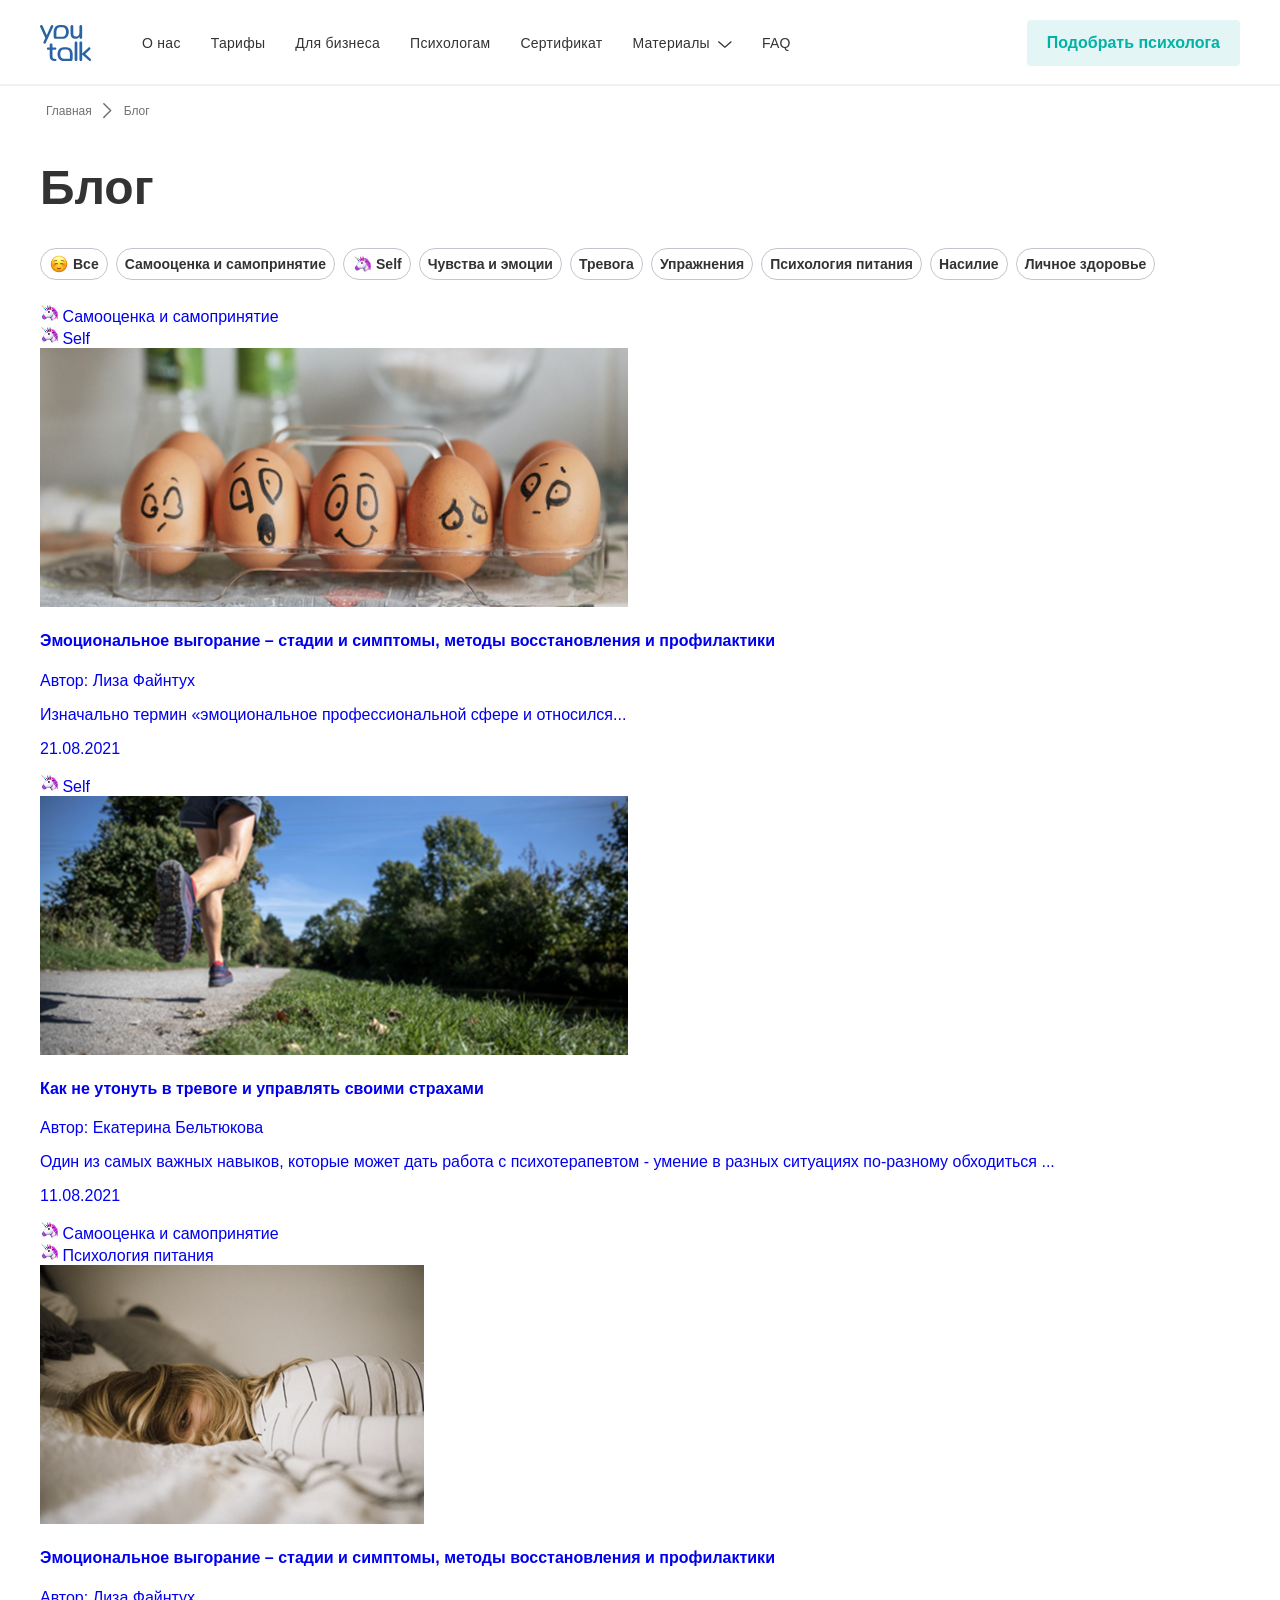
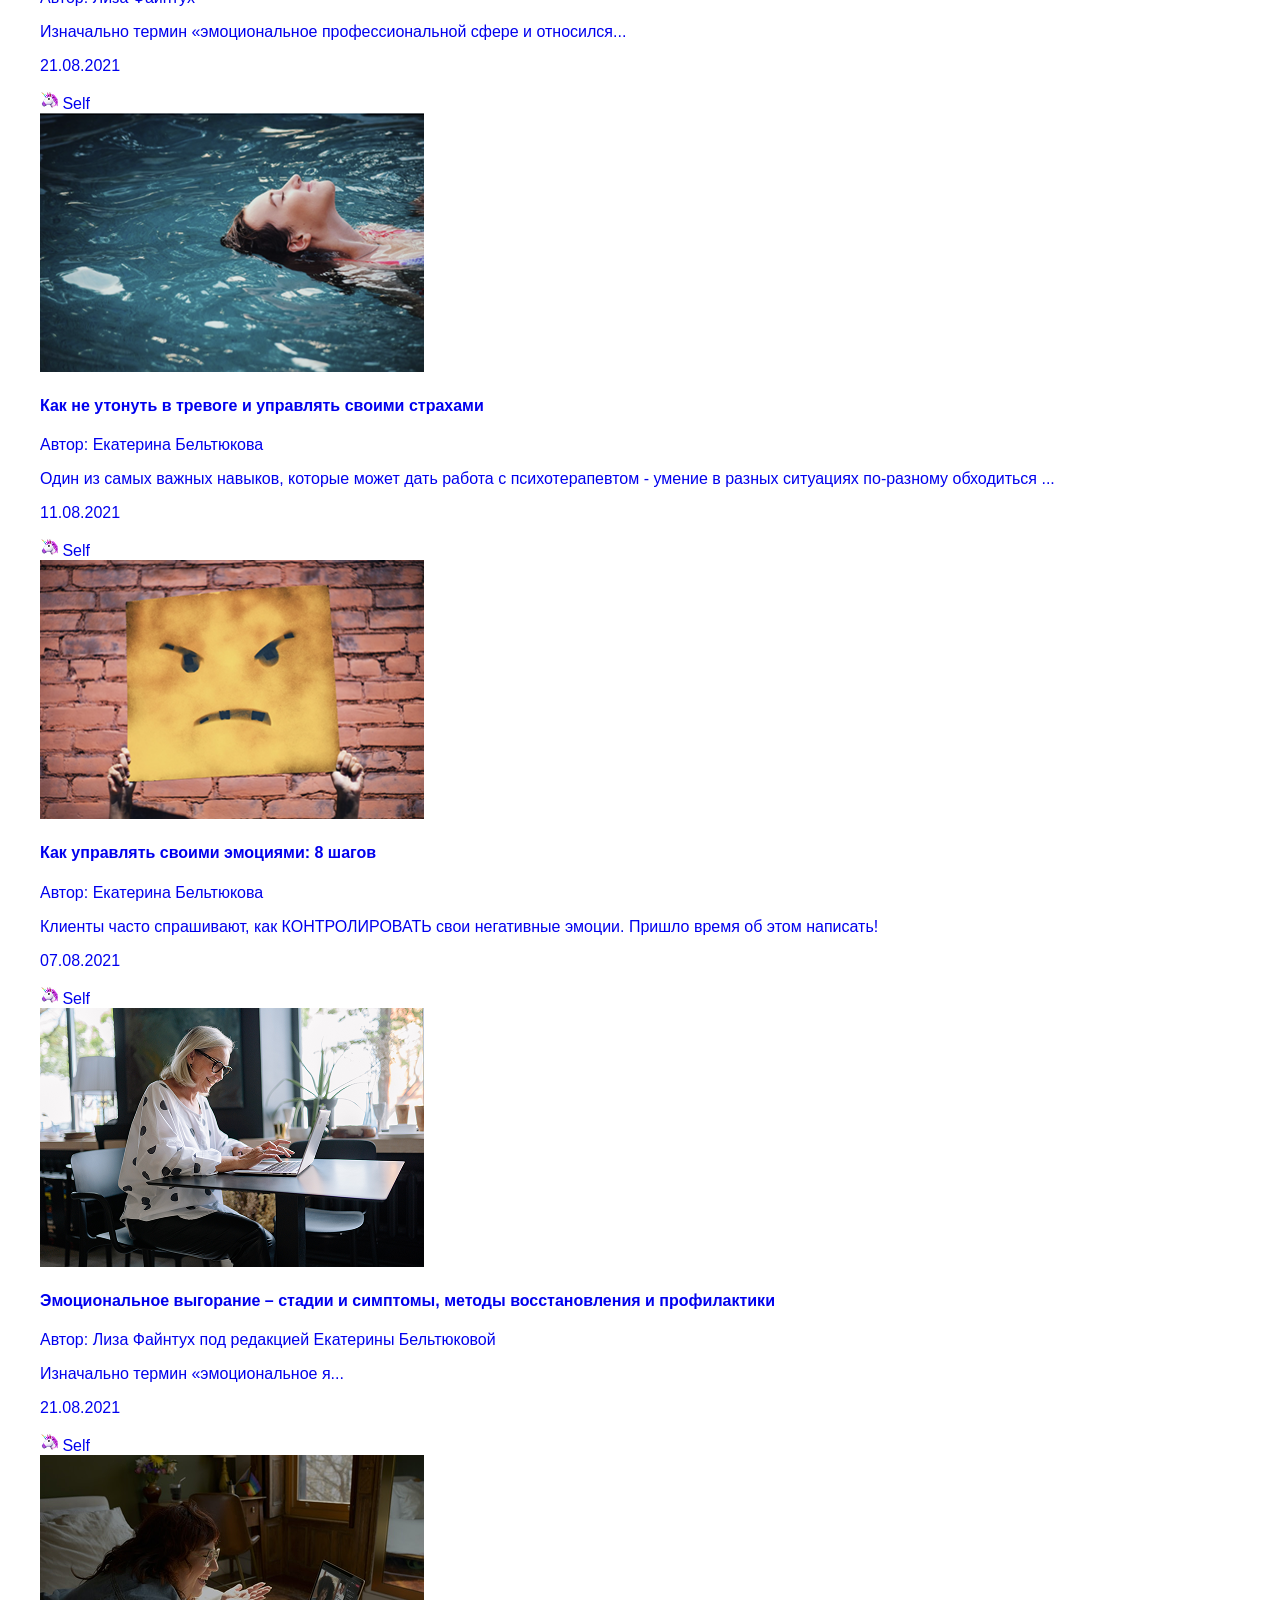
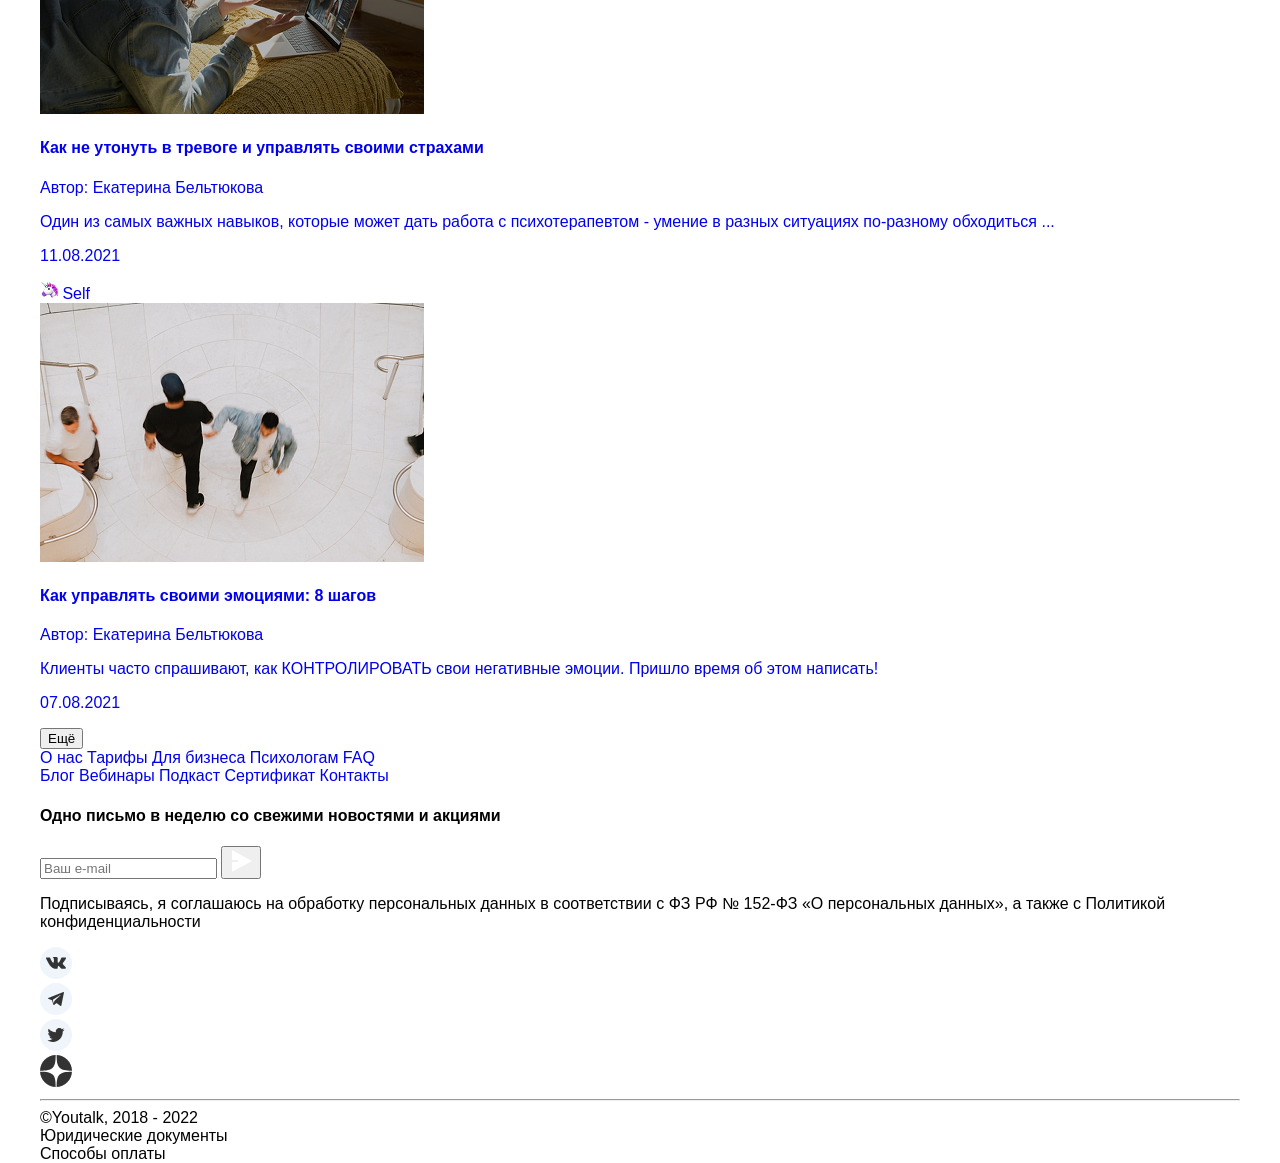
==== commit 7794f71e: "add breadcrumbs styles" ====
--- a/index.html
+++ b/index.html
@@ -84,10 +84,12 @@
                         <label class="materials__tag">
                             <input class="materials__checkbox" type="checkbox" name="tag-all" value="all">
                             <span class="materials__label">
-                                <img src="images/smiling_face_emoji.png" class="materials__icon" alt="">
+                                <!-- TODO: replace with SVG -->
+                                <img src="images/smiling face.svg" class="materials__icon" alt="">
                                 Все
                             </span>
                         </label>
+                        
                     </li>
 
                     <li class="materials__tag-item">
@@ -102,7 +104,8 @@
                         <label class="materials__tag">
                             <input class="materials__checkbox" type="checkbox" name="tag-self" value="self">
                             <span class="materials__label">
-                                <img src="images/unicorn_emoji.png" class="materials__icon" alt="">
+                                 <!-- TODO: replace with SVG -->
+                                <img src="images/unicorn.svg" class="materials__icon" alt="">
                                 Self
                             </span>
                         </label>
@@ -160,6 +163,7 @@
                     <ul class="materials__article-card-tag-list">
                         <li class="materials__article-card-tag-item">
                             <span class="materials__article-card-tag">
+                                 <!-- TODO: replace with SVG -->
                                 <img src="images/unicorn_emoji.png" class="materials__article-card-tag-icon" alt="">
                                 Самооценка и самопринятие
                             </span>
--- a/styles.css
+++ b/styles.css
@@ -18,6 +18,19 @@
 body {
     margin: 0;
     font-family: var(--font-family);
+}
+
+a {
+    text-decoration: none;
+}
+
+ol, ul {
+    list-style-type: none;
+}
+
+label, ol, ul {
+    margin: 0;
+    padding: 0;
 }
 
 .container {
@@ -71,8 +84,6 @@
     display: block;
 }
 
-/* Buttons */
-
 .header__menu-btn {
     border-radius: 4px;
     padding: 14px 20px;
@@ -82,4 +93,102 @@
     font-size: 16px;
     text-decoration: none;
     margin-left: auto;
-}+}
+
+/* Breadcrumbs */
+
+.breadcrumb__list {
+    display: flex;
+    align-items: center;
+    list-style: none;
+    margin-top: 16px;
+    margin-left: 6px;
+    padding: 0;
+}
+
+.breadcrumb__item {
+    display: flex;
+    align-items: center;
+}
+
+.breadcrumb__item:not(:last-child)::after {
+    content: "";
+    width: 16px;
+    height: 16px;
+    margin: 0 8px;
+
+    background-image: url("images/shevron-right.svg");
+    background-repeat: no-repeat;
+    background-position: center;
+    background-size: contain;
+}
+
+.breadcrumb__item {
+    font-family: var(--font-family);
+    font-weight: 400;
+    font-size: 12px;
+    line-height: 18px;
+    letter-spacing: 0.25pxs;
+    text-align: center;
+    color: rgba(51, 51, 51, 0.7);
+}
+
+.breadcrumb__item a {
+    color: rgba(51, 51, 51, 0.7);
+}
+
+/* Materials */
+
+.materials__title {
+    font-family: var(--font-family);
+    font-weight: 700;
+    font-size: 48px;
+    line-height: 117%;
+    color: var(--text-color);
+    margin-bottom: 32px;
+}
+
+.materials__tag-list {
+    margin-bottom: 24px;
+    display: flex;
+    flex-wrap: wrap;
+    gap: 8px;
+}
+
+.materials__tag {
+    display: block;
+    position: relative;
+}
+
+.materials__checkbox {
+    width: 0px;
+    height: 0px;
+    opacity: 0;
+    position: absolute;
+    top: 0px;
+    left: 0px;
+}
+
+.materials__label {
+    padding: 6px 8px;
+    height: 32px;
+    display: flex;
+    border: 1px solid #c1c5cd;
+    border-radius: 24px;
+    font-weight: 600;
+    font-size: 14px;
+    cursor: pointer;
+    position: relative;
+    text-align: left;
+    align-items: center;
+    white-space: nowrap;
+    line-height: 143%;
+    color: var(--text-color);
+
+    gap: 4px;
+}
+
+.materials__checkbox:checked + .materials__label {
+    border: 2px solid;
+    border-color: var(--light-green-color);
+}
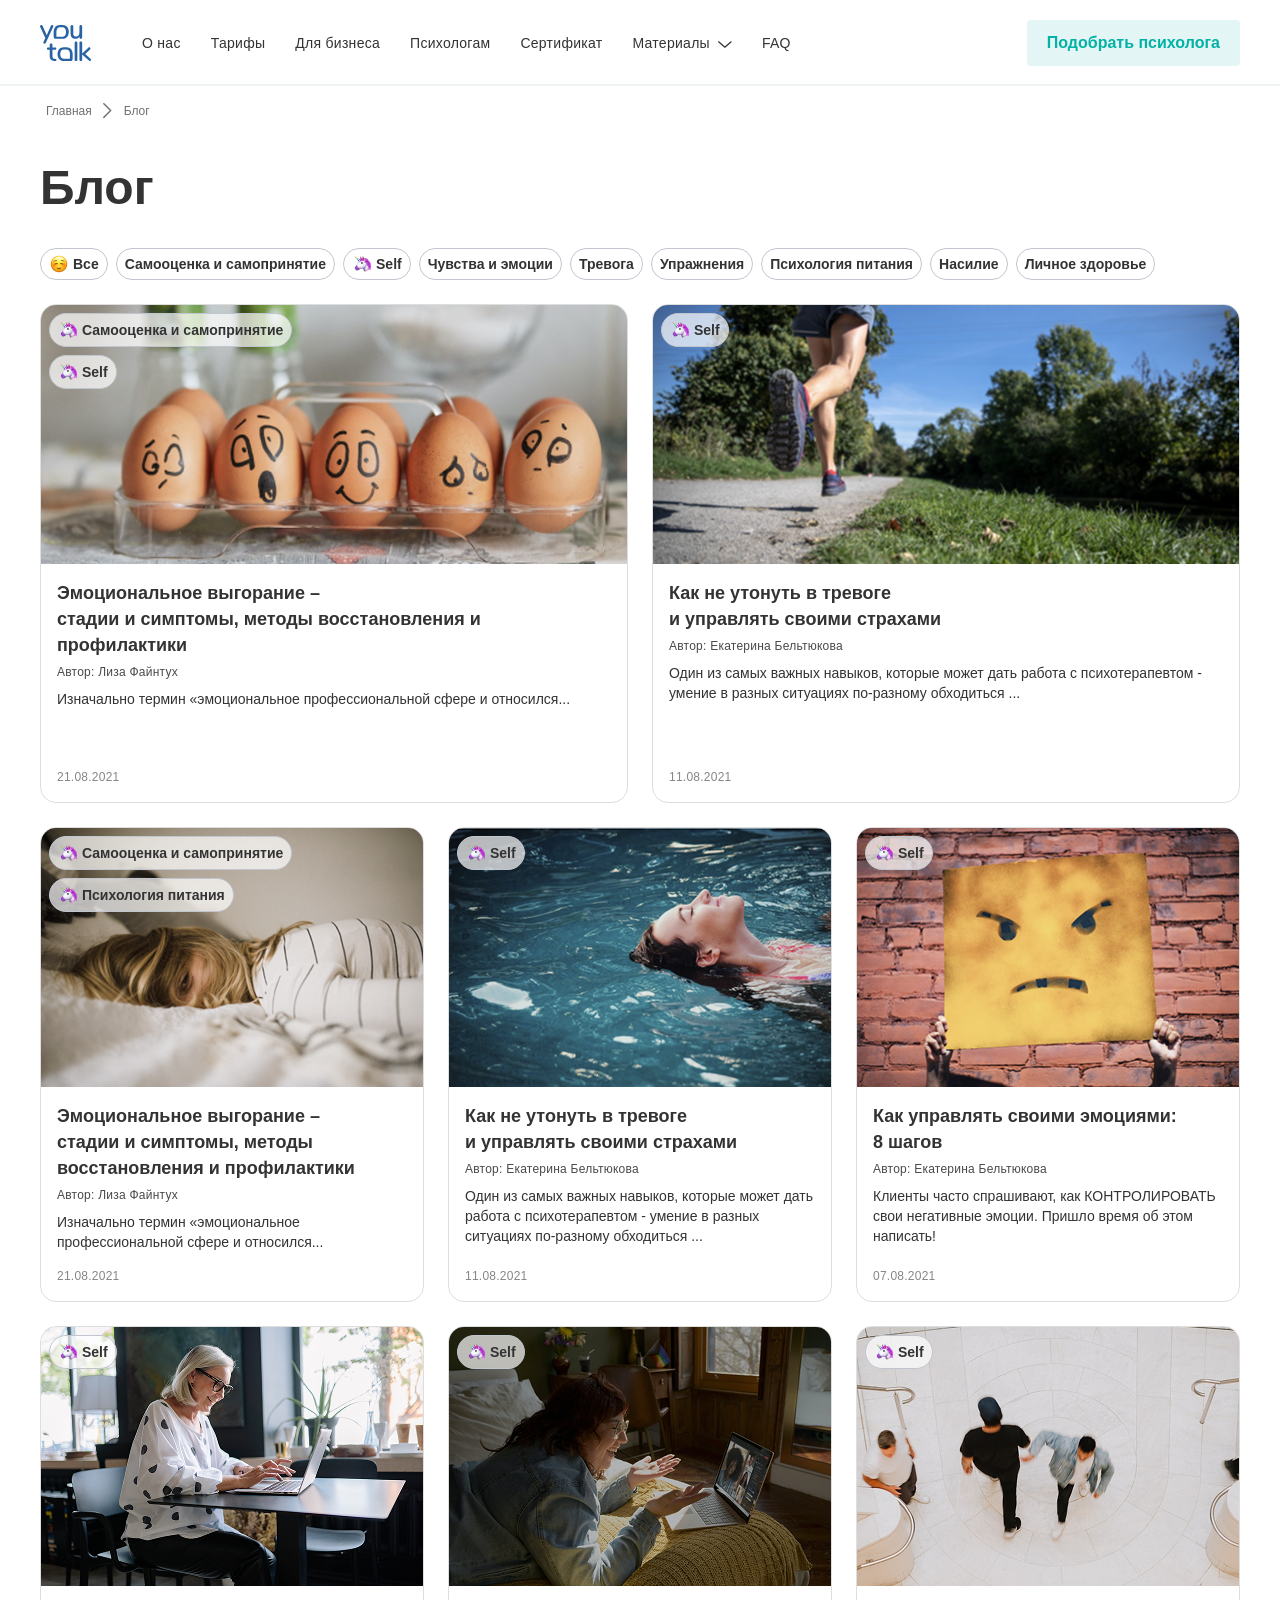
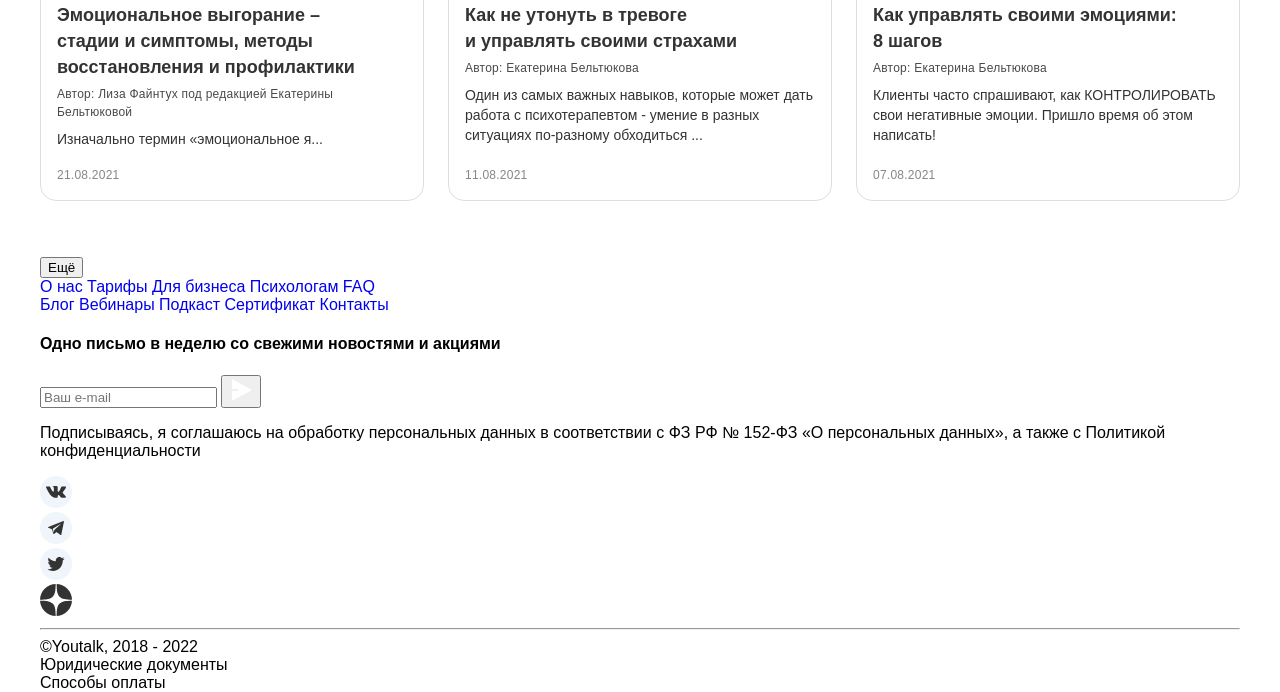
==== commit 34e7ccd9: "add article cards" ====
--- a/index.html
+++ b/index.html
@@ -84,7 +84,6 @@
                         <label class="materials__tag">
                             <input class="materials__checkbox" type="checkbox" name="tag-all" value="all">
                             <span class="materials__label">
-                                <!-- TODO: replace with SVG -->
                                 <img src="images/smiling face.svg" class="materials__icon" alt="">
                                 Все
                             </span>
@@ -104,7 +103,6 @@
                         <label class="materials__tag">
                             <input class="materials__checkbox" type="checkbox" name="tag-self" value="self">
                             <span class="materials__label">
-                                 <!-- TODO: replace with SVG -->
                                 <img src="images/unicorn.svg" class="materials__icon" alt="">
                                 Self
                             </span>
@@ -163,14 +161,13 @@
                     <ul class="materials__article-card-tag-list">
                         <li class="materials__article-card-tag-item">
                             <span class="materials__article-card-tag">
-                                 <!-- TODO: replace with SVG -->
-                                <img src="images/unicorn_emoji.png" class="materials__article-card-tag-icon" alt="">
+                                <img src="images/unicorn.svg" class="materials__article-card-tag-icon" alt="">
                                 Самооценка и самопринятие
                             </span>
                         </li>
                         <li class="materials__article-card-tag-item">
                             <span class="materials__article-card-tag">
-                                <img src="images/unicorn_emoji.png" class="materials__article-card-tag-icon" alt="">
+                                <img src="images/unicorn.svg" class="materials__article-card-tag-icon" alt="">
                                 Self
                             </span>
                         </li>
@@ -182,7 +179,7 @@
 
 
                     <div class="materials__article-card-content">
-                        <h4 class="materials__article-card-title">Эмоциональное выгорание – стадии и симптомы, методы
+                        <h4 class="materials__article-card-title">Эмоциональное выгорание – <br> стадии и симптомы, методы
                             восстановления и профилактики</h4>
                         <p data-attr="author" class="materials__article-card-author">Автор: Лиза Файнтух</p>
                         <p class="materials__article-card-text">Изначально термин «эмоциональное профессиональной сфере
@@ -197,7 +194,7 @@
                     <ul class="materials__article-card-tag-list">
                         <li class="materials__article-card-tag-item">
                             <span class="materials__article-card-tag">
-                                <img src="images/unicorn_emoji.png" class="materials__article-card-tag-icon" alt="">
+                                <img src="images/unicorn.svg" class="materials__article-card-tag-icon" alt="">
                                 Self
                             </span>
                         </li>
@@ -209,7 +206,66 @@
 
 
                     <div class="materials__article-card-content">
-                        <h4 class="materials__article-card-title">Как не утонуть в тревоге и управлять своими страхами
+                        <h4 class="materials__article-card-title">Как не утонуть в тревоге <br> и управлять своими страхами</h4>
+                        <p data-attr="author" class="materials__article-card-author">Автор: Екатерина Бельтюкова</p>
+                        <p class="materials__article-card-text">Один из самых важных навыков, которые может дать работа
+                            с
+                            психотерапевтом - умение в разных ситуациях по-разному обходиться ...</p>
+                        <p class="materials__article-card-date">11.08.2021</p>
+                    </div>
+                </a>
+
+                <a href="#" class="materials__article-card">
+
+                    <ul class="materials__article-card-tag-list">
+                        <li class="materials__article-card-tag-item">
+                            <span class="materials__article-card-tag">
+                                <img src="images/unicorn.svg" class="materials__article-card-tag-icon" alt="">
+                                Самооценка и самопринятие
+                            </span>
+                        </li>
+                        <li class="materials__article-card-tag-item">
+                            <span class="materials__article-card-tag">
+                                <img src="images/unicorn.svg" class="materials__article-card-tag-icon" alt="">
+                                Психология питания
+                            </span>
+                        </li>
+                    </ul>
+
+                    <div class="materials__article-card-image">
+                        <img src="images/sleeping.png">
+                    </div>
+
+
+                    <div class="materials__article-card-content">
+                        <h4 class="materials__article-card-title">Эмоциональное выгорание – <br> стадии и симптомы, методы
+                            восстановления и профилактики</h4>
+                        <p data-attr="author" class="materials__article-card-author">Автор: Лиза Файнтух</p>
+                        <p class="materials__article-card-text">Изначально термин «эмоциональное профессиональной сфере
+                            и
+                            относился...</p>
+                        <p class="materials__article-card-date">21.08.2021</p>
+                    </div>
+                </a>
+
+                <a href="#" class="materials__article-card">
+
+                    <ul class="materials__article-card-tag-list">
+                        <li class="materials__article-card-tag-item">
+                            <span class="materials__article-card-tag">
+                                <img src="images/unicorn.svg" class="materials__article-card-tag-icon" alt="">
+                                Self
+                            </span>
+                        </li>
+                    </ul>
+
+                    <div class="materials__article-card-image">
+                        <img src="images/swimmer.png">
+                    </div>
+
+
+                    <div class="materials__article-card-content">
+                        <h4 class="materials__article-card-title">Как не утонуть в тревоге <br> и управлять своими страхами
                         </h4>
                         <p data-attr="author" class="materials__article-card-author">Автор: Екатерина Бельтюкова</p>
                         <p class="materials__article-card-text">Один из самых важных навыков, которые может дать работа
@@ -224,30 +280,50 @@
                     <ul class="materials__article-card-tag-list">
                         <li class="materials__article-card-tag-item">
                             <span class="materials__article-card-tag">
-                                <img src="images/unicorn_emoji.png" class="materials__article-card-tag-icon" alt="">
-                                Самооценка и самопринятие
-                            </span>
-                        </li>
-                        <li class="materials__article-card-tag-item">
-                            <span class="materials__article-card-tag">
-                                <img src="images/unicorn_emoji.png" class="materials__article-card-tag-icon" alt="">
-                                Психология питания
-                            </span>
-                        </li>
-                    </ul>
-
-                    <div class="materials__article-card-image">
-                        <img src="images/sleeping.png">
-                    </div>
-
-
-                    <div class="materials__article-card-content">
-                        <h4 class="materials__article-card-title">Эмоциональное выгорание – стадии и симптомы, методы
+                                <img src="images/unicorn.svg" class="materials__article-card-tag-icon" alt="">
+                                Self
+                            </span>
+                        </li>
+                    </ul>
+
+                    <div class="materials__article-card-image">
+                        <img src="images/angry.png">
+                    </div>
+
+
+                    <div class="materials__article-card-content">
+                        <h4 class="materials__article-card-title">Как управлять своими эмоциями: <br> 8 шагов</h4>
+                        <p data-attr="author" class="materials__article-card-author">Автор: Екатерина Бельтюкова</p>
+                        <p class="materials__article-card-text">Клиенты часто спрашивают, как КОНТРОЛИРОВАТЬ свои
+                            негативные
+                            эмоции. Пришло время об этом написать!</p>
+                        <p class="materials__article-card-date">07.08.2021</p>
+                    </div>
+                </a>
+
+                <a href="#" class="materials__article-card">
+
+                    <ul class="materials__article-card-tag-list">
+                        <li class="materials__article-card-tag-item">
+                            <span class="materials__article-card-tag">
+                                <img src="images/unicorn.svg" class="materials__article-card-tag-icon" alt="">
+                                Self
+                            </span>
+                        </li>
+                    </ul>
+
+                    <div class="materials__article-card-image">
+                        <img src="images/grandma.png">
+                    </div>
+
+
+                    <div class="materials__article-card-content">
+                        <h4 class="materials__article-card-title">Эмоциональное выгорание – <br> стадии и симптомы, методы
                             восстановления и профилактики</h4>
-                        <p data-attr="author" class="materials__article-card-author">Автор: Лиза Файнтух</p>
-                        <p class="materials__article-card-text">Изначально термин «эмоциональное профессиональной сфере
-                            и
-                            относился...</p>
+                        <p data-attr="author" class="materials__article-card-author">Автор: Лиза Файнтух под редакцией
+                            Екатерины
+                            Бельтюковой</p>
+                        <p class="materials__article-card-text">Изначально термин «эмоциональное я...</p>
                         <p class="materials__article-card-date">21.08.2021</p>
                     </div>
                 </a>
@@ -257,19 +333,19 @@
                     <ul class="materials__article-card-tag-list">
                         <li class="materials__article-card-tag-item">
                             <span class="materials__article-card-tag">
-                                <img src="images/unicorn_emoji.png" class="materials__article-card-tag-icon" alt="">
-                                Self
-                            </span>
-                        </li>
-                    </ul>
-
-                    <div class="materials__article-card-image">
-                        <img src="images/swimmer.png">
-                    </div>
-
-
-                    <div class="materials__article-card-content">
-                        <h4 class="materials__article-card-title">Как не утонуть в тревоге и управлять своими страхами
+                                <img src="images/unicorn.svg" class="materials__article-card-tag-icon" alt="">
+                                Self
+                            </span>
+                        </li>
+                    </ul>
+
+                    <div class="materials__article-card-image">
+                        <img src="images/laughing.png">
+                    </div>
+
+
+                    <div class="materials__article-card-content">
+                        <h4 class="materials__article-card-title">Как не утонуть в тревоге <br> и управлять своими страхами
                         </h4>
                         <p data-attr="author" class="materials__article-card-author">Автор: Екатерина Бельтюкова</p>
                         <p class="materials__article-card-text">Один из самых важных навыков, которые может дать работа
@@ -284,87 +360,7 @@
                     <ul class="materials__article-card-tag-list">
                         <li class="materials__article-card-tag-item">
                             <span class="materials__article-card-tag">
-                                <img src="images/unicorn_emoji.png" class="materials__article-card-tag-icon" alt="">
-                                Self
-                            </span>
-                        </li>
-                    </ul>
-
-                    <div class="materials__article-card-image">
-                        <img src="images/angry.png">
-                    </div>
-
-
-                    <div class="materials__article-card-content">
-                        <h4 class="materials__article-card-title">Как управлять своими эмоциями: 8 шагов</h4>
-                        <p data-attr="author" class="materials__article-card-author">Автор: Екатерина Бельтюкова</p>
-                        <p class="materials__article-card-text">Клиенты часто спрашивают, как КОНТРОЛИРОВАТЬ свои
-                            негативные
-                            эмоции. Пришло время об этом написать!</p>
-                        <p class="materials__article-card-date">07.08.2021</p>
-                    </div>
-                </a>
-
-                <a href="#" class="materials__article-card">
-
-                    <ul class="materials__article-card-tag-list">
-                        <li class="materials__article-card-tag-item">
-                            <span class="materials__article-card-tag">
-                                <img src="images/unicorn_emoji.png" class="materials__article-card-tag-icon" alt="">
-                                Self
-                            </span>
-                        </li>
-                    </ul>
-
-                    <div class="materials__article-card-image">
-                        <img src="images/grandma.png">
-                    </div>
-
-
-                    <div class="materials__article-card-content">
-                        <h4 class="materials__article-card-title">Эмоциональное выгорание – стадии и симптомы, методы
-                            восстановления и профилактики</h4>
-                        <p data-attr="author" class="materials__article-card-author">Автор: Лиза Файнтух под редакцией
-                            Екатерины
-                            Бельтюковой</p>
-                        <p class="materials__article-card-text">Изначально термин «эмоциональное я...</p>
-                        <p class="materials__article-card-date">21.08.2021</p>
-                    </div>
-                </a>
-
-                <a href="#" class="materials__article-card">
-
-                    <ul class="materials__article-card-tag-list">
-                        <li class="materials__article-card-tag-item">
-                            <span class="materials__article-card-tag">
-                                <img src="images/unicorn_emoji.png" class="materials__article-card-tag-icon" alt="">
-                                Self
-                            </span>
-                        </li>
-                    </ul>
-
-                    <div class="materials__article-card-image">
-                        <img src="images/laughing.png">
-                    </div>
-
-
-                    <div class="materials__article-card-content">
-                        <h4 class="materials__article-card-title">Как не утонуть в тревоге и управлять своими страхами
-                        </h4>
-                        <p data-attr="author" class="materials__article-card-author">Автор: Екатерина Бельтюкова</p>
-                        <p class="materials__article-card-text">Один из самых важных навыков, которые может дать работа
-                            с
-                            психотерапевтом - умение в разных ситуациях по-разному обходиться ...</p>
-                        <p class="materials__article-card-date">11.08.2021</p>
-                    </div>
-                </a>
-
-                <a href="#" class="materials__article-card">
-
-                    <ul class="materials__article-card-tag-list">
-                        <li class="materials__article-card-tag-item">
-                            <span class="materials__article-card-tag">
-                                <img src="images/unicorn_emoji.png" class="materials__article-card-tag-icon" alt="">
+                                <img src="images/unicorn.svg" class="materials__article-card-tag-icon" alt="">
                                 Self
                             </span>
                         </li>
@@ -376,7 +372,7 @@
 
 
                     <div class="materials__article-card-content">
-                        <h4 class="materials__article-card-title">Как управлять своими эмоциями: 8 шагов</h4>
+                        <h4 class="materials__article-card-title">Как управлять своими эмоциями: <br> 8 шагов</h4>
                         <p data-attr="author" class="materials__article-card-author">Автор: Екатерина Бельтюкова</p>
                         <p class="materials__article-card-text">Клиенты часто спрашивают, как КОНТРОЛИРОВАТЬ свои
                             негативные
--- a/styles.css
+++ b/styles.css
@@ -137,7 +137,7 @@
     color: rgba(51, 51, 51, 0.7);
 }
 
-/* Materials */
+/* Materials Tags*/
 
 .materials__title {
     font-family: var(--font-family);
@@ -192,3 +192,110 @@
     border: 2px solid;
     border-color: var(--light-green-color);
 }
+
+/* Materials Article Cards */
+
+.materials__article-cards {
+    display: grid;
+    grid-template-columns: repeat(6, 1fr);
+    gap: 24px;
+    margin-bottom: 56px;
+}
+
+.materials__article-card:nth-child(1),
+.materials__article-card:nth-child(2) {
+    grid-column: span 3;
+    height: 499px;
+}
+
+.materials__article-card:nth-child(n + 3) {
+    grid-column: span 2;
+    height: 475px;
+}
+
+.materials__article-card {
+    display: grid;
+    grid-template-rows: 260px 1fr;
+    position: relative;
+    overflow: hidden;
+    width: 100%;
+    border: 1px solid rgb(222, 222, 222);
+    border-radius: 16px;
+}
+
+.materials__article-card-tag-list {
+    position: absolute;
+    top: 8px;
+    left: 8px;
+    z-index: 1;
+    display: flex;
+    flex-direction: column;
+    gap: 8px;
+    margin: 0;
+    padding: 0;
+    list-style: none;
+    align-items: flex-start;
+}
+
+.materials__article-card-tag-item {
+    border: 1px solid #c1c5cd;
+    border-radius: 24px;
+    padding: 6px 8px;
+    background: rgba(255, 255, 255, 0.7);
+    font-weight: 600;
+    font-size: 14px;
+    line-height: 143%;
+}
+
+.materials__article-card-tag {
+    display: flex;
+    align-items: center;
+    gap: 4px;
+    color: var(--text-color);
+}
+
+.materials__article-card-content {
+    display: flex;
+    flex-direction: column;
+
+    padding: 16px;
+    color: var(--text-color);
+}
+
+.materials__article-card-title {
+    margin: 0;
+    display: flex;
+    flex-direction: column;
+    margin-bottom: 4px;
+    font-weight: 700;
+    font-size: 18px;
+    line-height: 144%;
+}
+
+.materials__article-card-author {
+    font-weight: 400;
+    font-size: 12px;
+    line-height: 150%;
+    letter-spacing: 0.02em;
+    color: #494949;
+    margin: 0;
+    margin-bottom: 8px;
+}
+
+.materials__article-card-text {
+    font-weight: 400;
+    font-size: 14px;
+    line-height: 143%;
+    margin: 0;
+    margin-bottom: 8px;
+}
+
+.materials__article-card-date {
+    font-weight: 400;
+    font-size: 12px;
+    line-height: 150%;
+    letter-spacing: 0.02em;
+    color: #868686;
+    margin: 0;
+    margin-top: auto;
+}
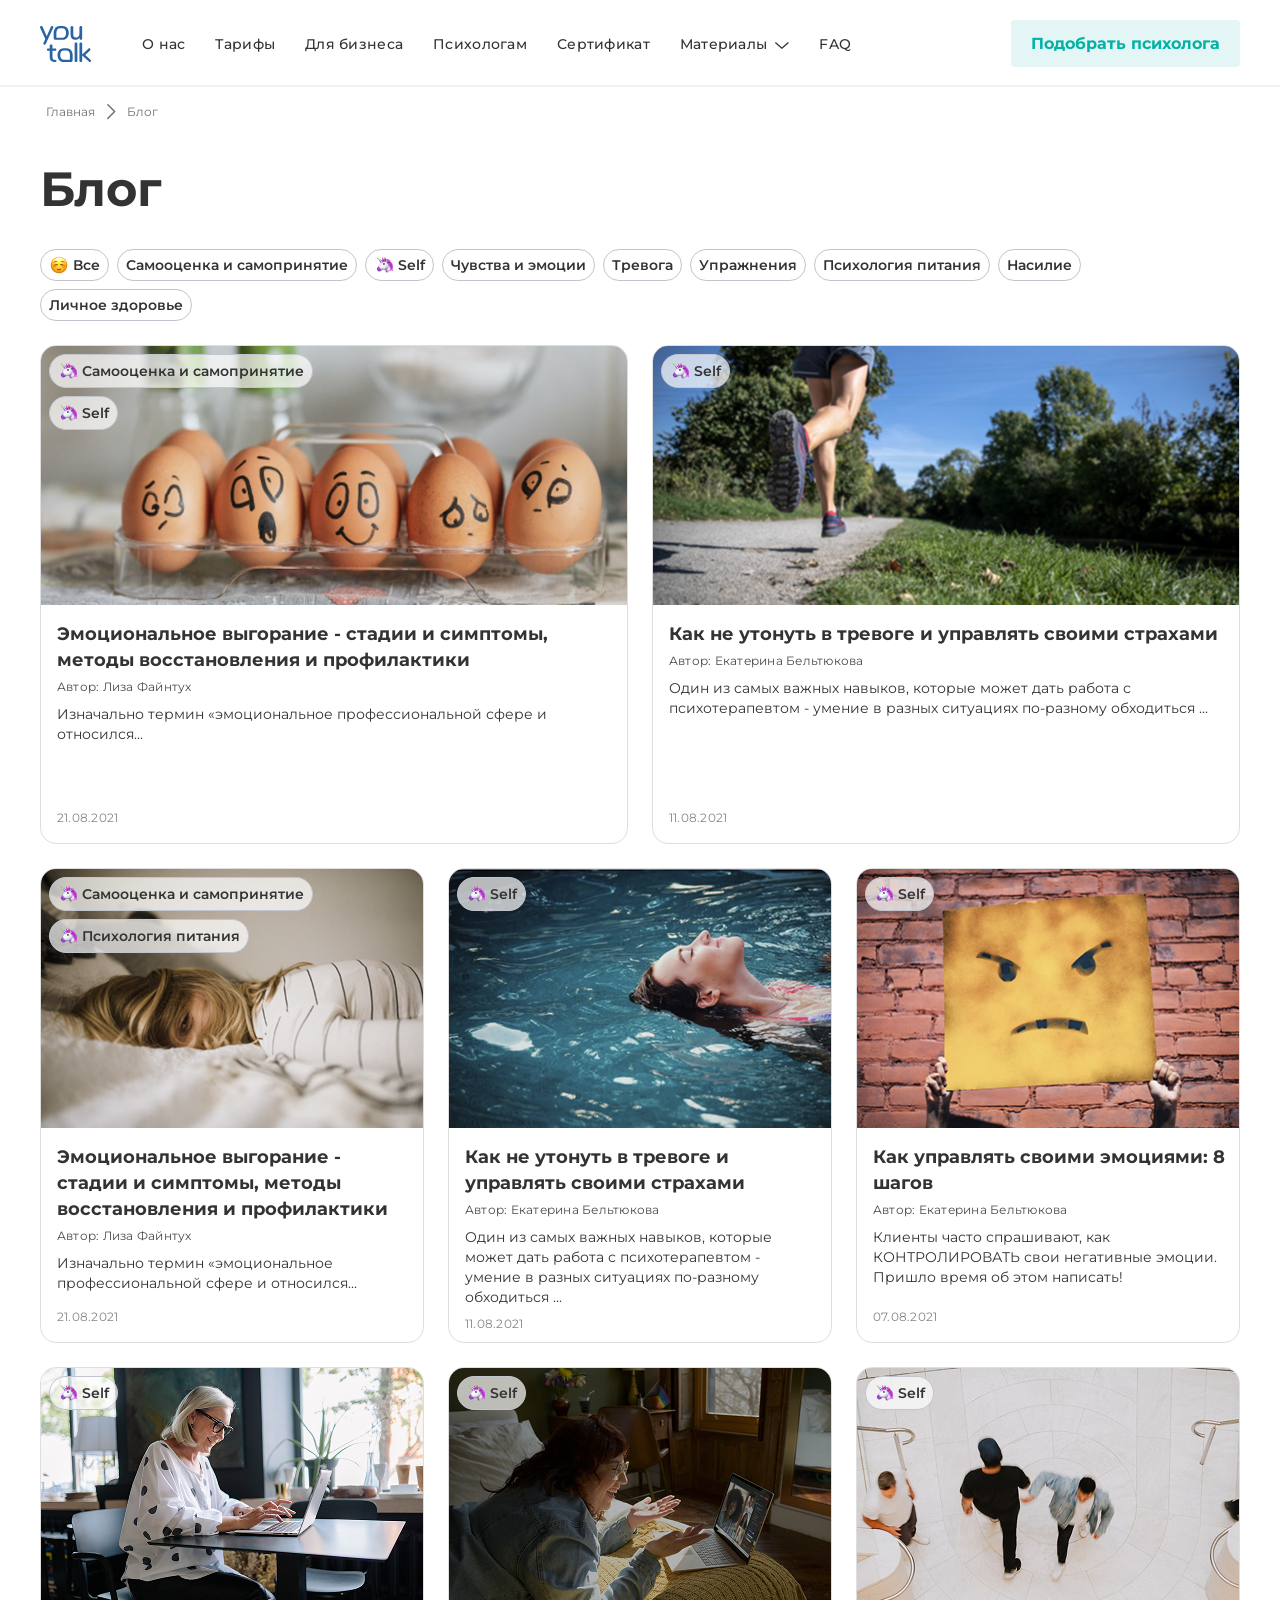
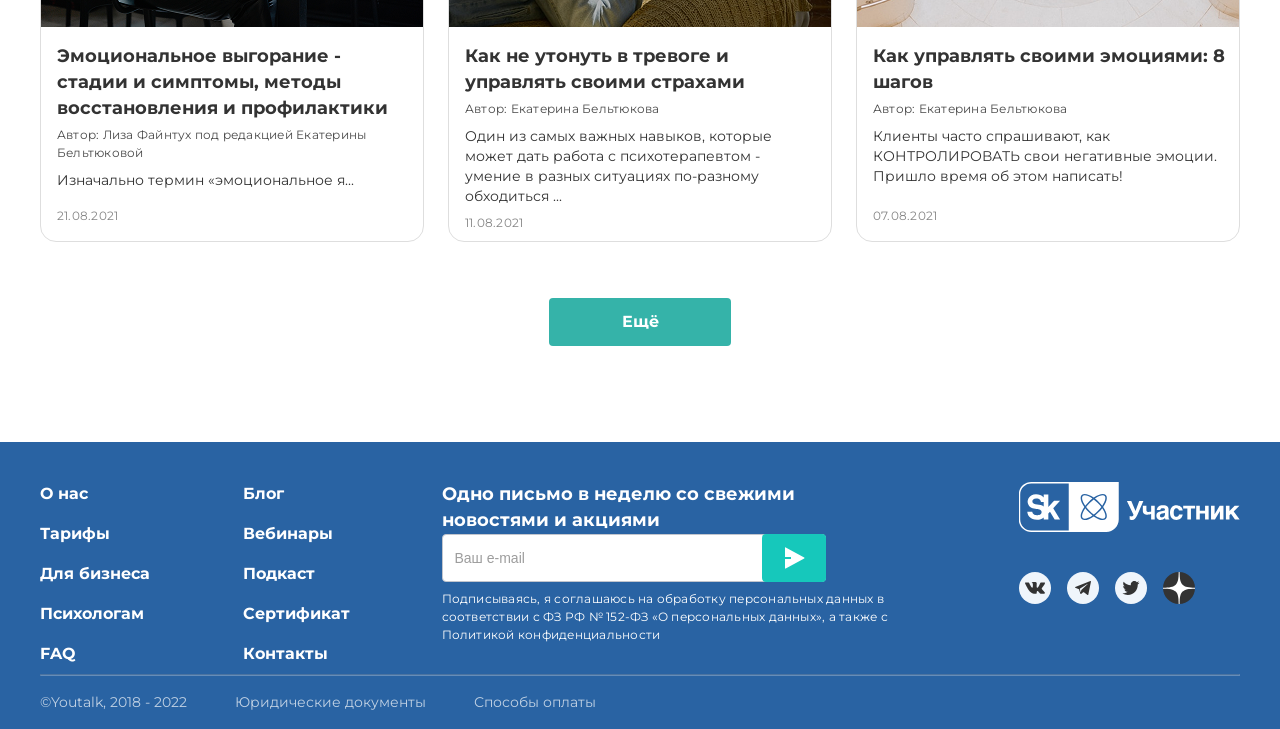
==== commit ef812c53: "add footer" ====
--- a/index.html
+++ b/index.html
@@ -9,6 +9,10 @@
     <link rel="icon" href="https://youtalk.ru/favicon-32x32.png?v=0e996bcaaea76d15b8c853ca0e115fd6" type="image/png">
     <!-- Favicon address: https://youtalk.ru/favicon-32x32.png?v=0e996bcaaea76d15b8c853ca0e115fd6 -->
      <link rel="stylesheet" href="styles.css">
+     <link rel="preconnect" href="https://fonts.googleapis.com">
+    <link rel="preconnect" href="https://fonts.gstatic.com" crossorigin>
+
+    <link href="https://fonts.googleapis.com/css2?family=Montserrat:wght@400;500;600;700&family=Open+Sans:wght@400;600;700&display=swap" rel="stylesheet">
 </head>
 
 <body style="overflow: unset;">
@@ -179,7 +183,7 @@
 
 
                     <div class="materials__article-card-content">
-                        <h4 class="materials__article-card-title">Эмоциональное выгорание – <br> стадии и симптомы, методы
+                        <h4 class="materials__article-card-title">Эмоциональное выгорание - стадии и симптомы, методы
                             восстановления и профилактики</h4>
                         <p data-attr="author" class="materials__article-card-author">Автор: Лиза Файнтух</p>
                         <p class="materials__article-card-text">Изначально термин «эмоциональное профессиональной сфере
@@ -206,7 +210,7 @@
 
 
                     <div class="materials__article-card-content">
-                        <h4 class="materials__article-card-title">Как не утонуть в тревоге <br> и управлять своими страхами</h4>
+                        <h4 class="materials__article-card-title">Как не утонуть в тревоге и управлять своими страхами</h4>
                         <p data-attr="author" class="materials__article-card-author">Автор: Екатерина Бельтюкова</p>
                         <p class="materials__article-card-text">Один из самых важных навыков, которые может дать работа
                             с
@@ -238,7 +242,7 @@
 
 
                     <div class="materials__article-card-content">
-                        <h4 class="materials__article-card-title">Эмоциональное выгорание – <br> стадии и симптомы, методы
+                        <h4 class="materials__article-card-title">Эмоциональное выгорание - стадии и симптомы, методы
                             восстановления и профилактики</h4>
                         <p data-attr="author" class="materials__article-card-author">Автор: Лиза Файнтух</p>
                         <p class="materials__article-card-text">Изначально термин «эмоциональное профессиональной сфере
@@ -265,7 +269,7 @@
 
 
                     <div class="materials__article-card-content">
-                        <h4 class="materials__article-card-title">Как не утонуть в тревоге <br> и управлять своими страхами
+                        <h4 class="materials__article-card-title">Как не утонуть в тревоге и управлять своими страхами
                         </h4>
                         <p data-attr="author" class="materials__article-card-author">Автор: Екатерина Бельтюкова</p>
                         <p class="materials__article-card-text">Один из самых важных навыков, которые может дать работа
@@ -292,7 +296,7 @@
 
 
                     <div class="materials__article-card-content">
-                        <h4 class="materials__article-card-title">Как управлять своими эмоциями: <br> 8 шагов</h4>
+                        <h4 class="materials__article-card-title">Как управлять своими эмоциями: 8 шагов</h4>
                         <p data-attr="author" class="materials__article-card-author">Автор: Екатерина Бельтюкова</p>
                         <p class="materials__article-card-text">Клиенты часто спрашивают, как КОНТРОЛИРОВАТЬ свои
                             негативные
@@ -318,7 +322,7 @@
 
 
                     <div class="materials__article-card-content">
-                        <h4 class="materials__article-card-title">Эмоциональное выгорание – <br> стадии и симптомы, методы
+                        <h4 class="materials__article-card-title">Эмоциональное выгорание - стадии и симптомы, методы
                             восстановления и профилактики</h4>
                         <p data-attr="author" class="materials__article-card-author">Автор: Лиза Файнтух под редакцией
                             Екатерины
@@ -345,7 +349,7 @@
 
 
                     <div class="materials__article-card-content">
-                        <h4 class="materials__article-card-title">Как не утонуть в тревоге <br> и управлять своими страхами
+                        <h4 class="materials__article-card-title">Как не утонуть в тревоге и управлять своими страхами
                         </h4>
                         <p data-attr="author" class="materials__article-card-author">Автор: Екатерина Бельтюкова</p>
                         <p class="materials__article-card-text">Один из самых важных навыков, которые может дать работа
@@ -372,7 +376,7 @@
 
 
                     <div class="materials__article-card-content">
-                        <h4 class="materials__article-card-title">Как управлять своими эмоциями: <br> 8 шагов</h4>
+                        <h4 class="materials__article-card-title">Как управлять своими эмоциями: 8 шагов</h4>
                         <p data-attr="author" class="materials__article-card-author">Автор: Екатерина Бельтюкова</p>
                         <p class="materials__article-card-text">Клиенты часто спрашивают, как КОНТРОЛИРОВАТЬ свои
                             негативные
@@ -396,19 +400,19 @@
                 <div class="footer__nav-links-flex">
                     <div class="footer__nav-col">
                         <!-- TODO: ul? -->
-                        <a href="#" class="footer_nav-link">О нас</a>
-                        <a href="#" class="footer_nav-link">Тарифы</a>
-                        <a href="#" class="footer_nav-link">Для бизнеса</a>
-                        <a href="#" class="footer_nav-link">Психологам</a>
-                        <a href="#" class="footer_nav-link">FAQ</a>
+                        <a href="#" class="footer__nav-link">О нас</a>
+                        <a href="#" class="footer__nav-link">Тарифы</a>
+                        <a href="#" class="footer__nav-link">Для бизнеса</a>
+                        <a href="#" class="footer__nav-link">Психологам</a>
+                        <a href="#" class="footer__nav-link">FAQ</a>
                     </div>
                     <div class="footer__nav-col">
                         <!-- TODO: ul? -->
-                        <a href="#" class="footer_nav-link">Блог</a>
-                        <a href="#" class="footer_nav-link">Вебинары</a>
-                        <a href="#" class="footer_nav-link">Подкаст</a>
-                        <a href="#" class="footer_nav-link">Сертификат</a>
-                        <a href="#" class="footer_nav-link">Контакты</a>
+                        <a href="#" class="footer__nav-link">Блог</a>
+                        <a href="#" class="footer__nav-link">Вебинары</a>
+                        <a href="#" class="footer__nav-link">Подкаст</a>
+                        <a href="#" class="footer__nav-link">Сертификат</a>
+                        <a href="#" class="footer__nav-link">Контакты</a>
                     </div>
                 </div>
                 <div class="footer__subscribe-form">
--- a/styles.css
+++ b/styles.css
@@ -20,6 +20,10 @@
     font-family: var(--font-family);
 }
 
+main {
+    padding-bottom: 60px;
+}
+
 a {
     text-decoration: none;
 }
@@ -298,4 +302,191 @@
     color: #868686;
     margin: 0;
     margin-top: auto;
+}
+
+.materials__actions {
+    display: flex;
+    justify-content: center;
+    margin-top: 56px;
+    margin-bottom: 96px;
+}
+
+.materials__load-more {
+    border-radius: 4px;
+    padding: 12px 16px;
+    width: 182px;
+    height: 48px;
+    background: var(--more-btn-green-color);
+    font-weight: 700;
+    font-size: 16px;
+    font-family: inherit;
+    line-height: 150%;
+    text-align: center;
+    color: #fff;
+    border: none;
+    cursor: pointer;
+}
+
+/* Footer */
+
+.footer {
+    padding-top: 40px;
+    background: var(--blue-color);
+    padding-bottom: 17px;
+}
+
+.footer__grid {
+    grid-template-columns: auto auto auto;
+    justify-content: space-between;
+    align-items: start;
+    display: flex;
+}
+
+.footer__nav-links-flex {
+    display: flex;
+    gap: 93px;
+    flex: 0 0 auto;
+    width: 310px;
+}
+
+.footer__nav-col {
+    display: flex;
+    flex-direction: column;
+    gap: 16px;
+}
+
+.footer__nav-link {
+    font-weight: 700;
+    font-size: 16px;
+    line-height: 150%;
+    color: #fff;
+}
+
+.footer__subscribe-form {
+    flex: 0 0 486px;
+}
+
+.footer__subscribe-description {
+    font-weight: 700;
+    font-size: 18px;
+    line-height: 144%;
+    color: #fff;
+    margin: 0;
+    width: 356px;
+}
+
+.footer__subscribe-field {
+    width: 384px;
+    height: 48px;
+
+    position: relative;
+}
+
+.footer__subscribe-input {
+    width: 100%;
+    height: 100%;
+
+    padding: 0 56px 0 12px;
+    
+    border: 1px solid #c1c5cd;
+    border-radius: 4px;
+
+    outline: none;
+
+    font-weight: 400;
+    font-size: 14px;
+    line-height: 143%;
+    color: #9d9d9d;
+}
+
+.footer__subscribe-btn {
+    position: absolute;
+    right: 0;
+    top: 0;
+
+    width: 64px;
+    height: 48px;
+
+    border: none;
+    border-radius: 4px;
+
+    background: var(--light-green-color);
+
+    display: flex;
+    align-items: center;
+    justify-content: center;
+
+    cursor: pointer;
+}
+
+.footer__subscribe-input::placeholder {
+    font-family: inherit;
+    color: #9d9d9d;
+    font-weight: 400;
+    font-size: 14px;
+    line-height: 143%;
+    opacity: 1;
+}
+
+.footer__subscribe-disclaimer {
+    margin-top: 8px;
+    margin-bottom: 14px;
+    font-weight: 400;
+    font-size: 12px;
+    line-height: 150%;
+    letter-spacing: 0.02em;
+    color: #fff;
+}
+
+.footer__socials {
+    display: flex;
+    flex-direction: column;
+    gap: 40px;
+    align-items: flex-start;
+    flex: 0 0 auto;
+}
+
+.footer__socials-sk-img {
+    width: 221px;   /* adjust to Figma */
+    height: 50px;
+
+    background-image: url("images/sk_1.svg");
+    background-repeat: no-repeat;
+    background-size: contain;
+    background-position: center;
+}
+
+.footer__socials-list {
+    display: flex;
+    gap: 16px;
+    list-style: none;
+    padding: 0;
+    margin: 0;
+}
+
+.footer__socials-link {
+    display: flex;
+    align-items: center;
+    justify-content: center;
+}
+
+.footer__line {
+    background: #9d9d9d;
+    opacity: 0.3;
+    height: 1px;
+}
+
+.footer__underline {
+    display: flex;
+    align-items: center;
+    gap: 48px;
+    margin-top: 16px;
+}
+
+.footer__underline span {
+    font-weight: 400;
+    font-size: 14px;
+    line-height: 143%;
+    color: #fff;
+    opacity: 0.7;
 }
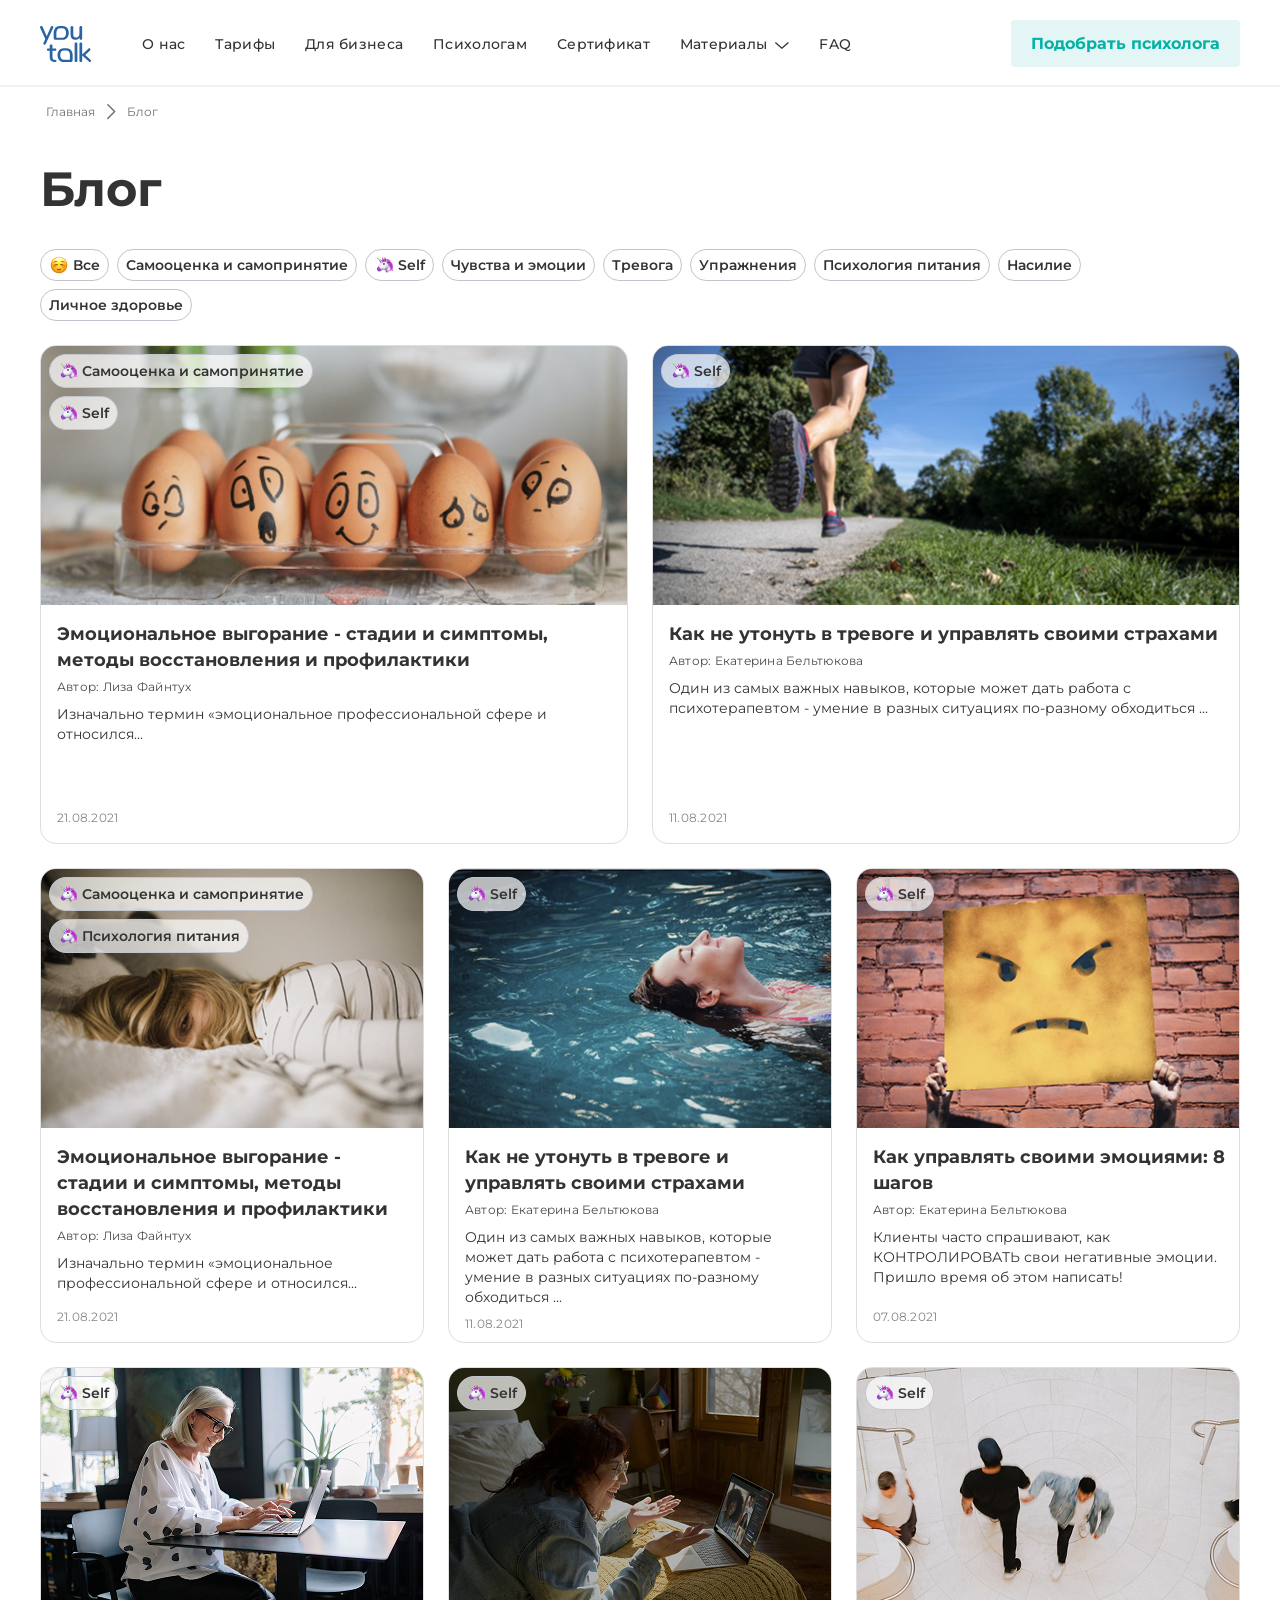
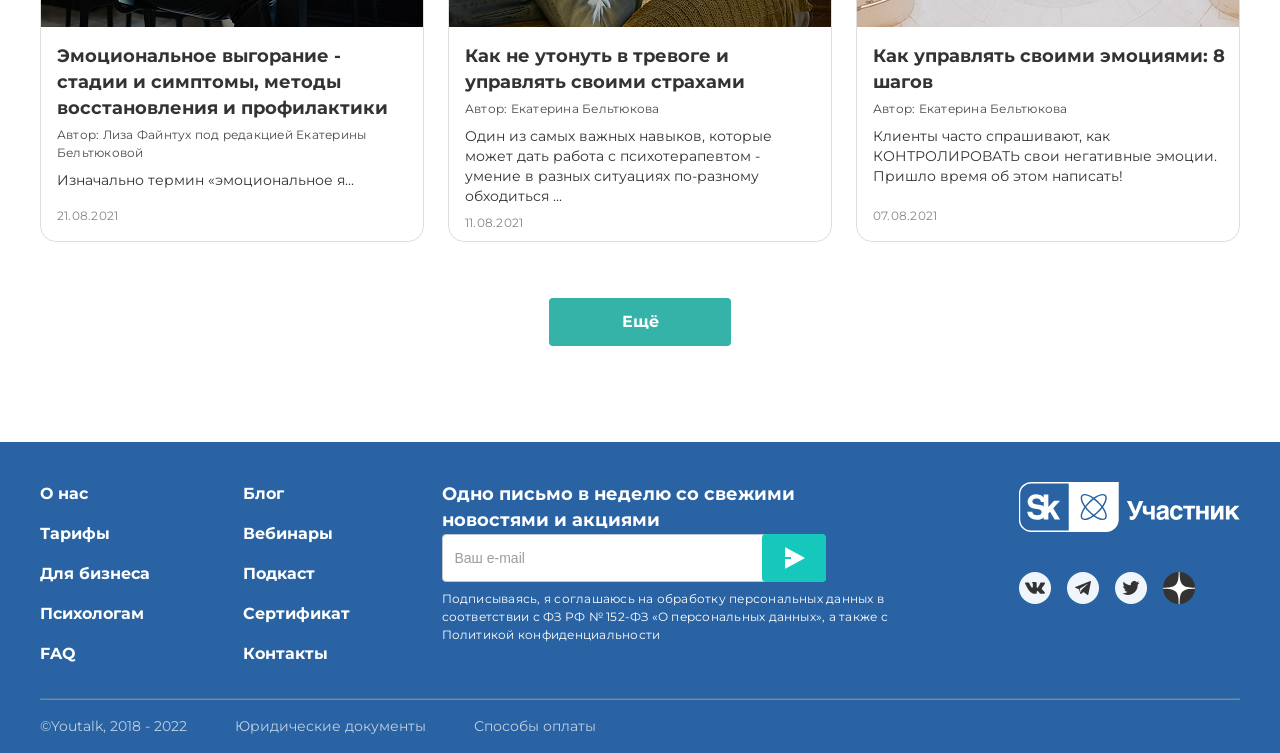
==== commit 2eba3f56: "add header/footer for iPad mini 2" ====
--- a/index.html
+++ b/index.html
@@ -22,6 +22,11 @@
                 <a href="#" class="header__logo">
                     <img src="images/logo.svg" alt="YouTalk" height="36" width="51">
                 </a>
+
+                <button class="header__burger" aria-label="Open menu">
+                    <img src="images/burger.svg" alt="">
+                </button>
+
                 <!-- TODO: fix BEM class naming! -->
                 <ul class="header__menu-list">
                     <li class="header__menu-item">
--- a/styles.css
+++ b/styles.css
@@ -61,6 +61,14 @@
     justify-content: center;
 }
 
+.header__burger {
+    display: none;
+    border: 0;
+    background: none;
+    padding: 0;
+    cursor: pointer;
+}
+
 .header__menu-list {
     display: flex;
     align-items: center;
@@ -97,6 +105,41 @@
     font-size: 16px;
     text-decoration: none;
     margin-left: auto;
+}
+
+@media screen and (max-width: 768px) {
+
+    .container {
+        padding: 0 20px;
+    }
+
+    .header__menu {
+        justify-content: space-between;
+        align-items: center;
+    }
+
+    .header__menu-list {
+        display: none;
+    }
+
+    .header__menu-btn {
+        display: none;
+    }
+
+    .header__burger {
+        display: flex;
+        flex-direction: column;
+        justify-content: center;
+        gap: 4px;
+
+        width: 40px;
+        height: 40px;
+
+        padding: 0;
+        border: none;
+        background: transparent;
+        cursor: pointer;
+    }
 }
 
 /* Breadcrumbs */
@@ -340,6 +383,7 @@
     justify-content: space-between;
     align-items: start;
     display: flex;
+    padding-bottom: 24px;
 }
 
 .footer__nav-links-flex {
@@ -387,7 +431,7 @@
     height: 100%;
 
     padding: 0 56px 0 12px;
-    
+
     border: 1px solid #c1c5cd;
     border-radius: 4px;
 
@@ -483,6 +527,50 @@
     margin-top: 16px;
 }
 
+/* Responsive Footer Layout */
+
+@media (max-width: 768px) {
+    .footer__grid {
+        display: grid;
+
+        grid-template-columns: 247px 1fr;
+        grid-template-areas:
+            "nav subscribe"
+            "social .";
+
+        column-gap: 31px;
+        row-gap: 26px;
+
+        align-items: start;
+        padding-bottom: 27px;
+    }
+
+    .footer__nav-links-flex {
+        grid-area: nav;
+        width: 247px;
+        gap: 30px;
+    }
+
+    .footer__subscribe-form {
+        grid-area: subscribe;
+        min-width: 0; /* prevents overflow */
+    }
+
+    .footer__socials {
+        grid-area: social;
+        width: 221px;
+    }
+
+    .footer__subscribe-description {
+        width: auto;
+    }
+
+    .footer__subscribe-field {
+        width: 100%;
+        max-width: 384px; /* keep if Figma specifies it */
+    }
+}
+
 .footer__underline span {
     font-weight: 400;
     font-size: 14px;
